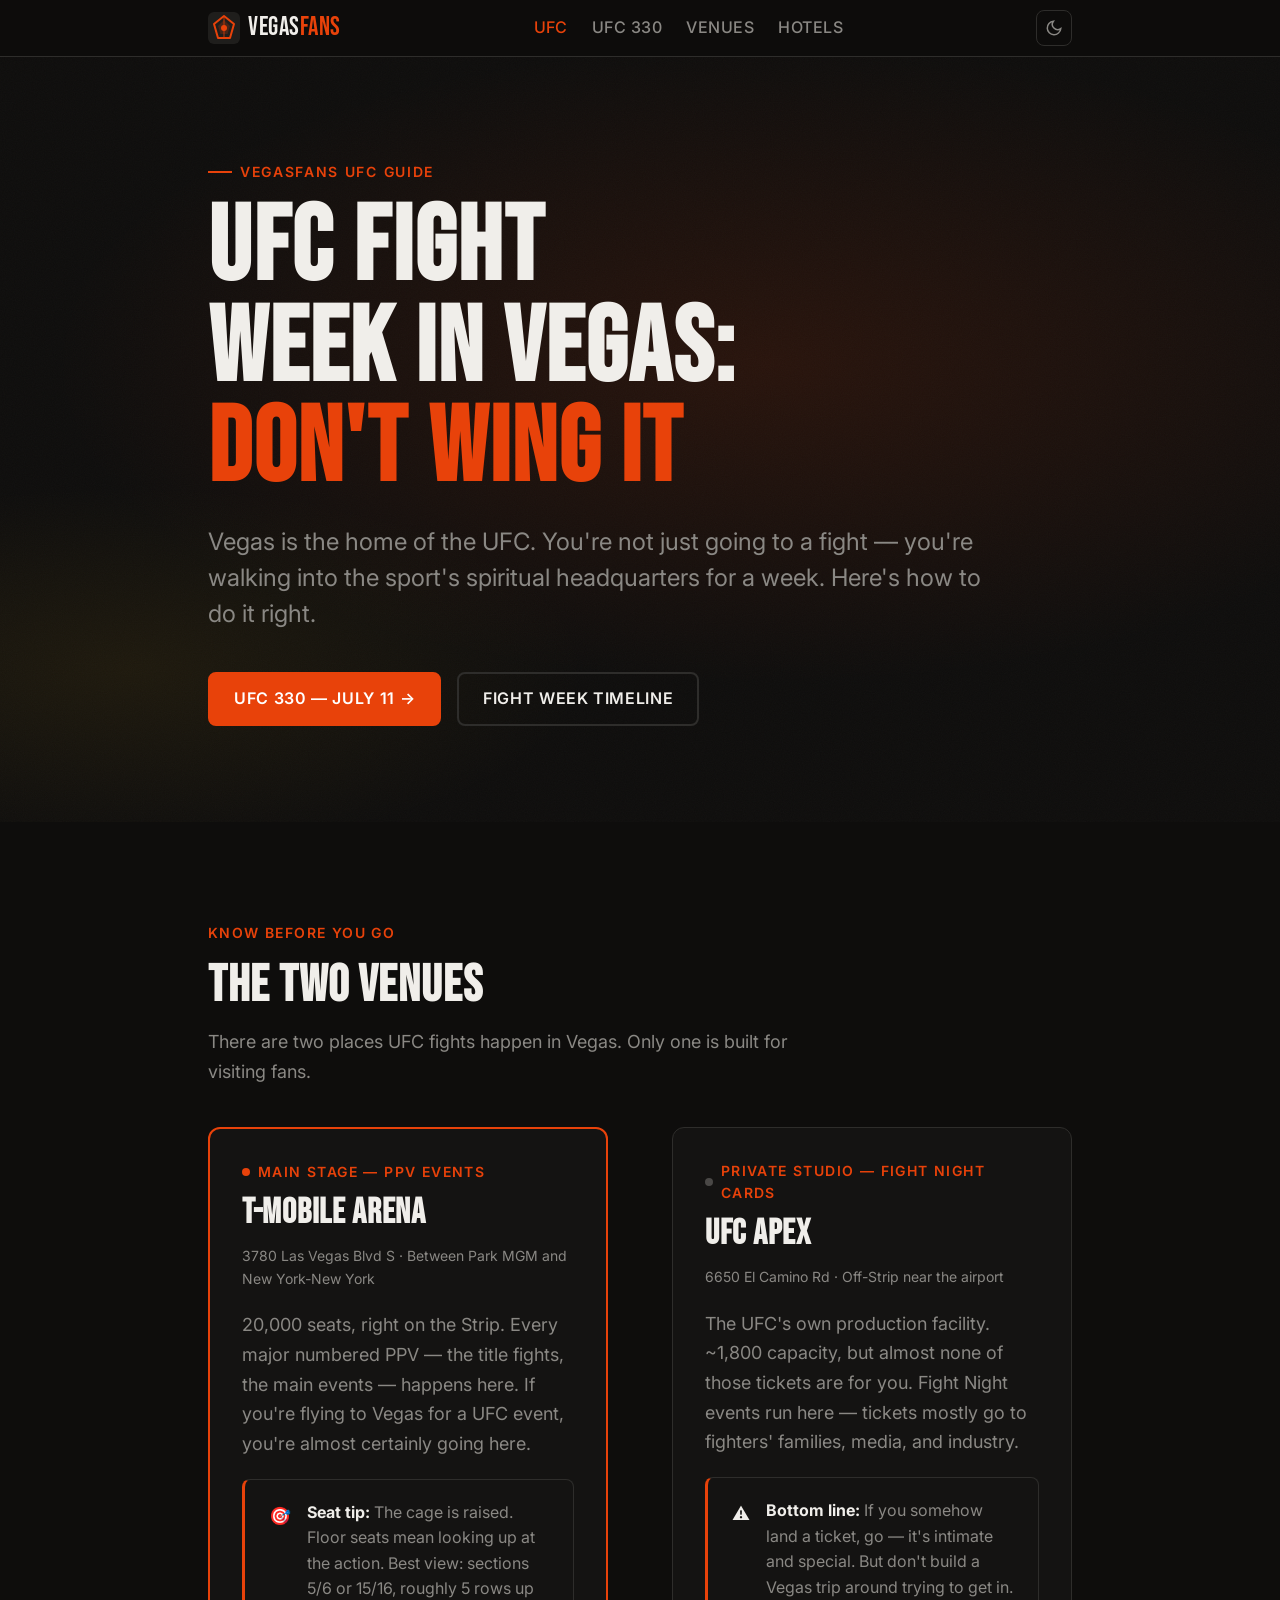
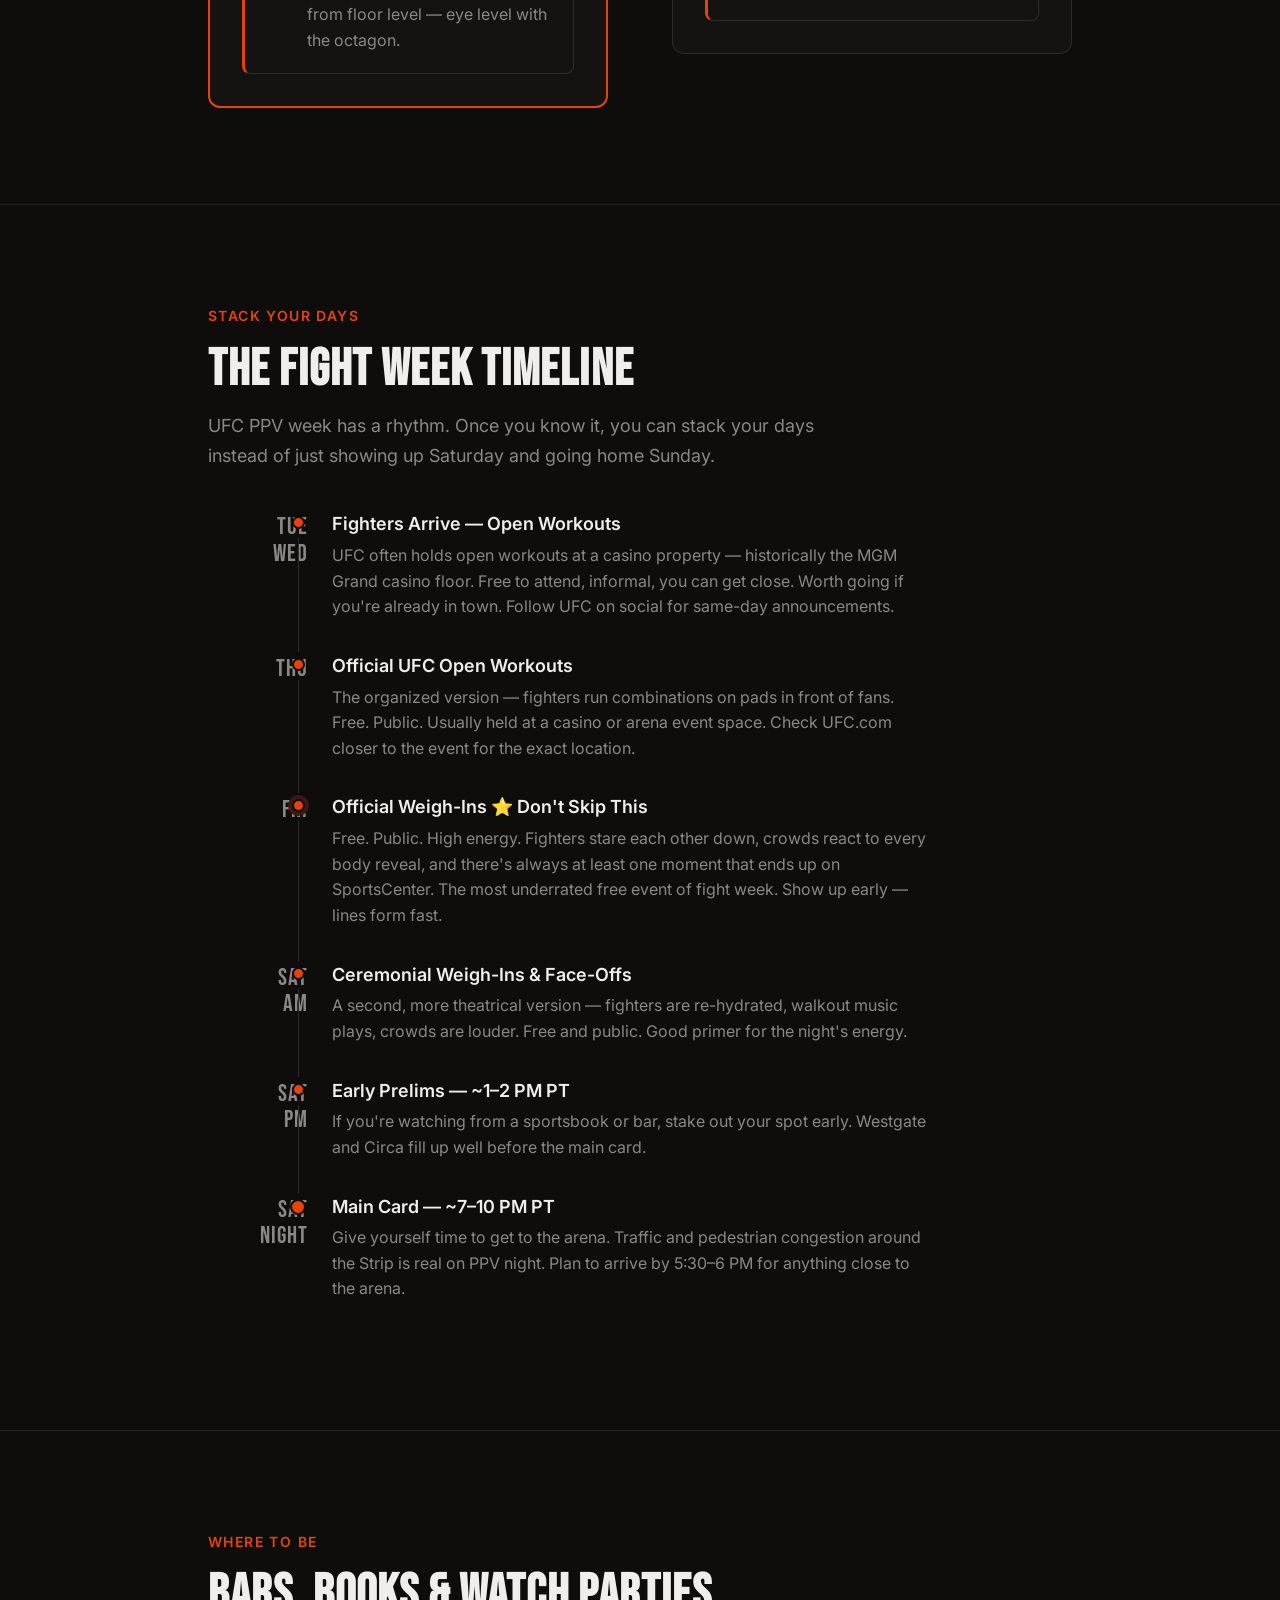
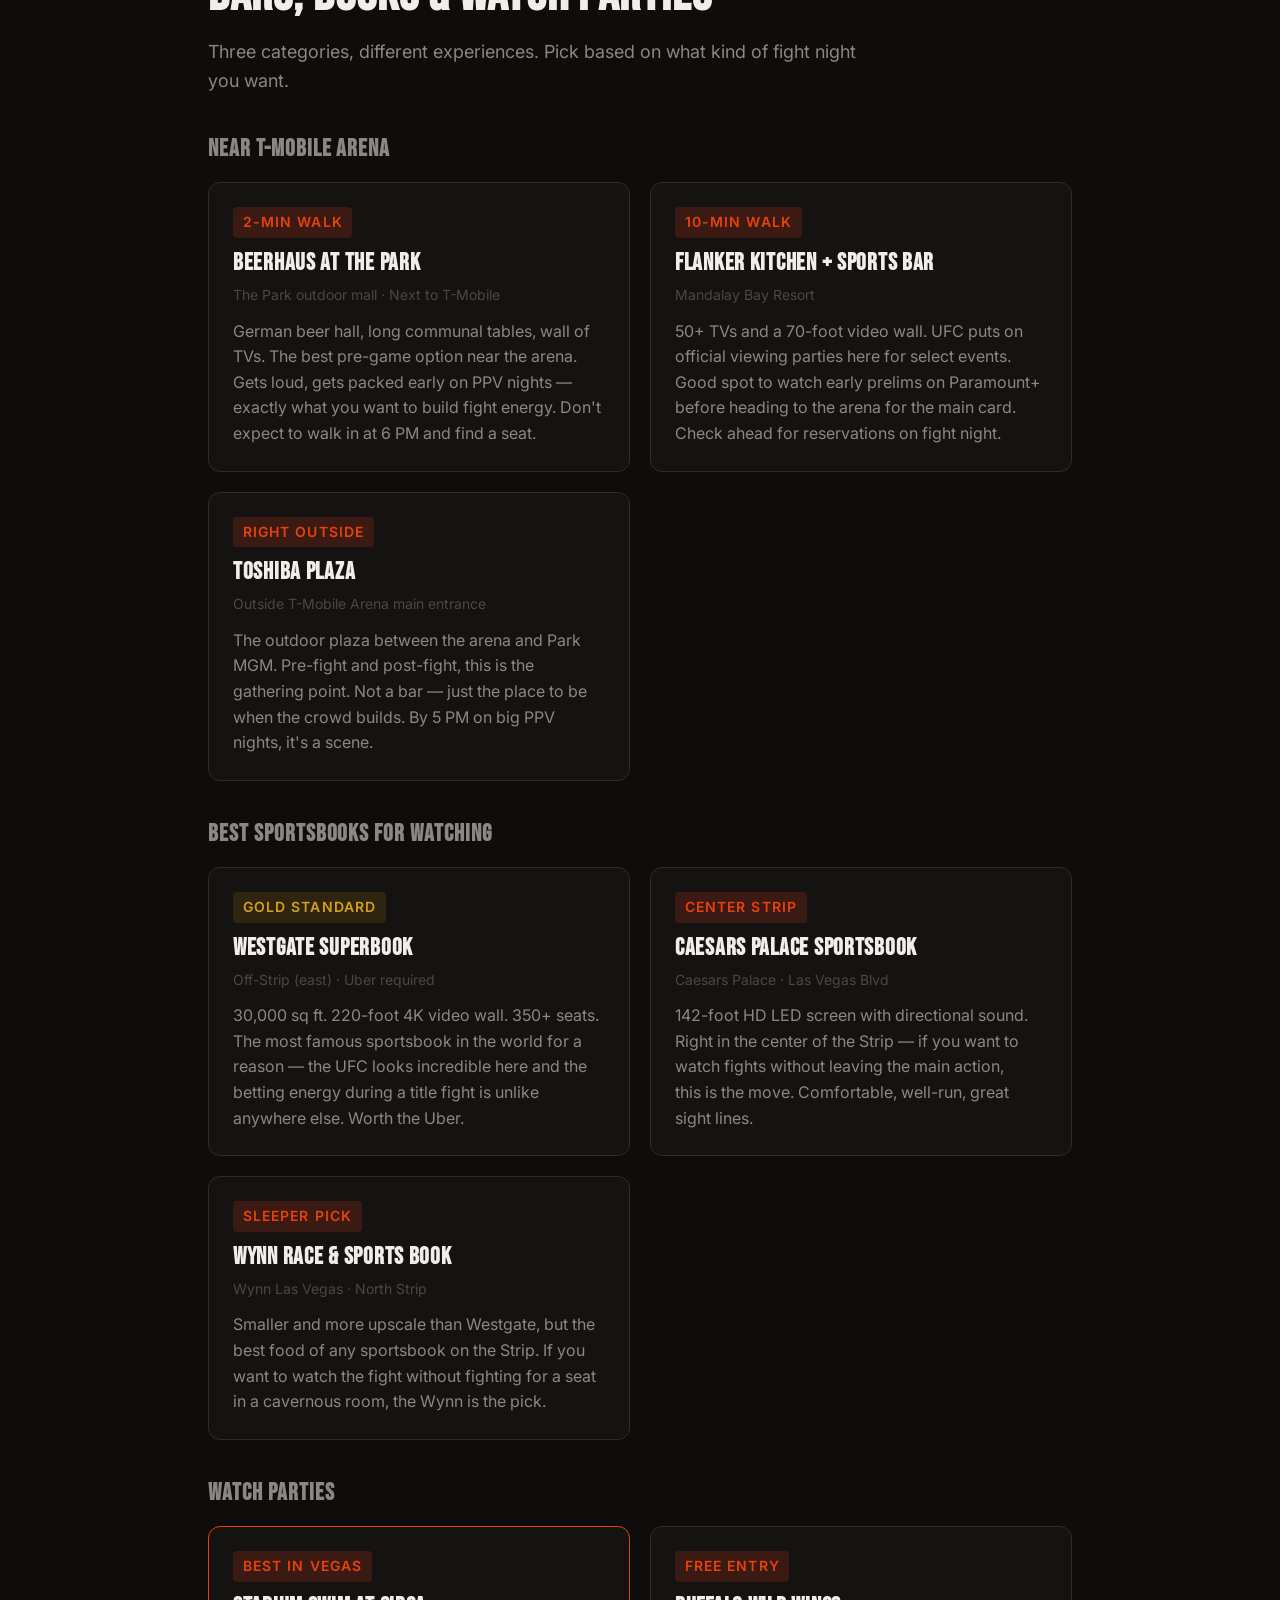
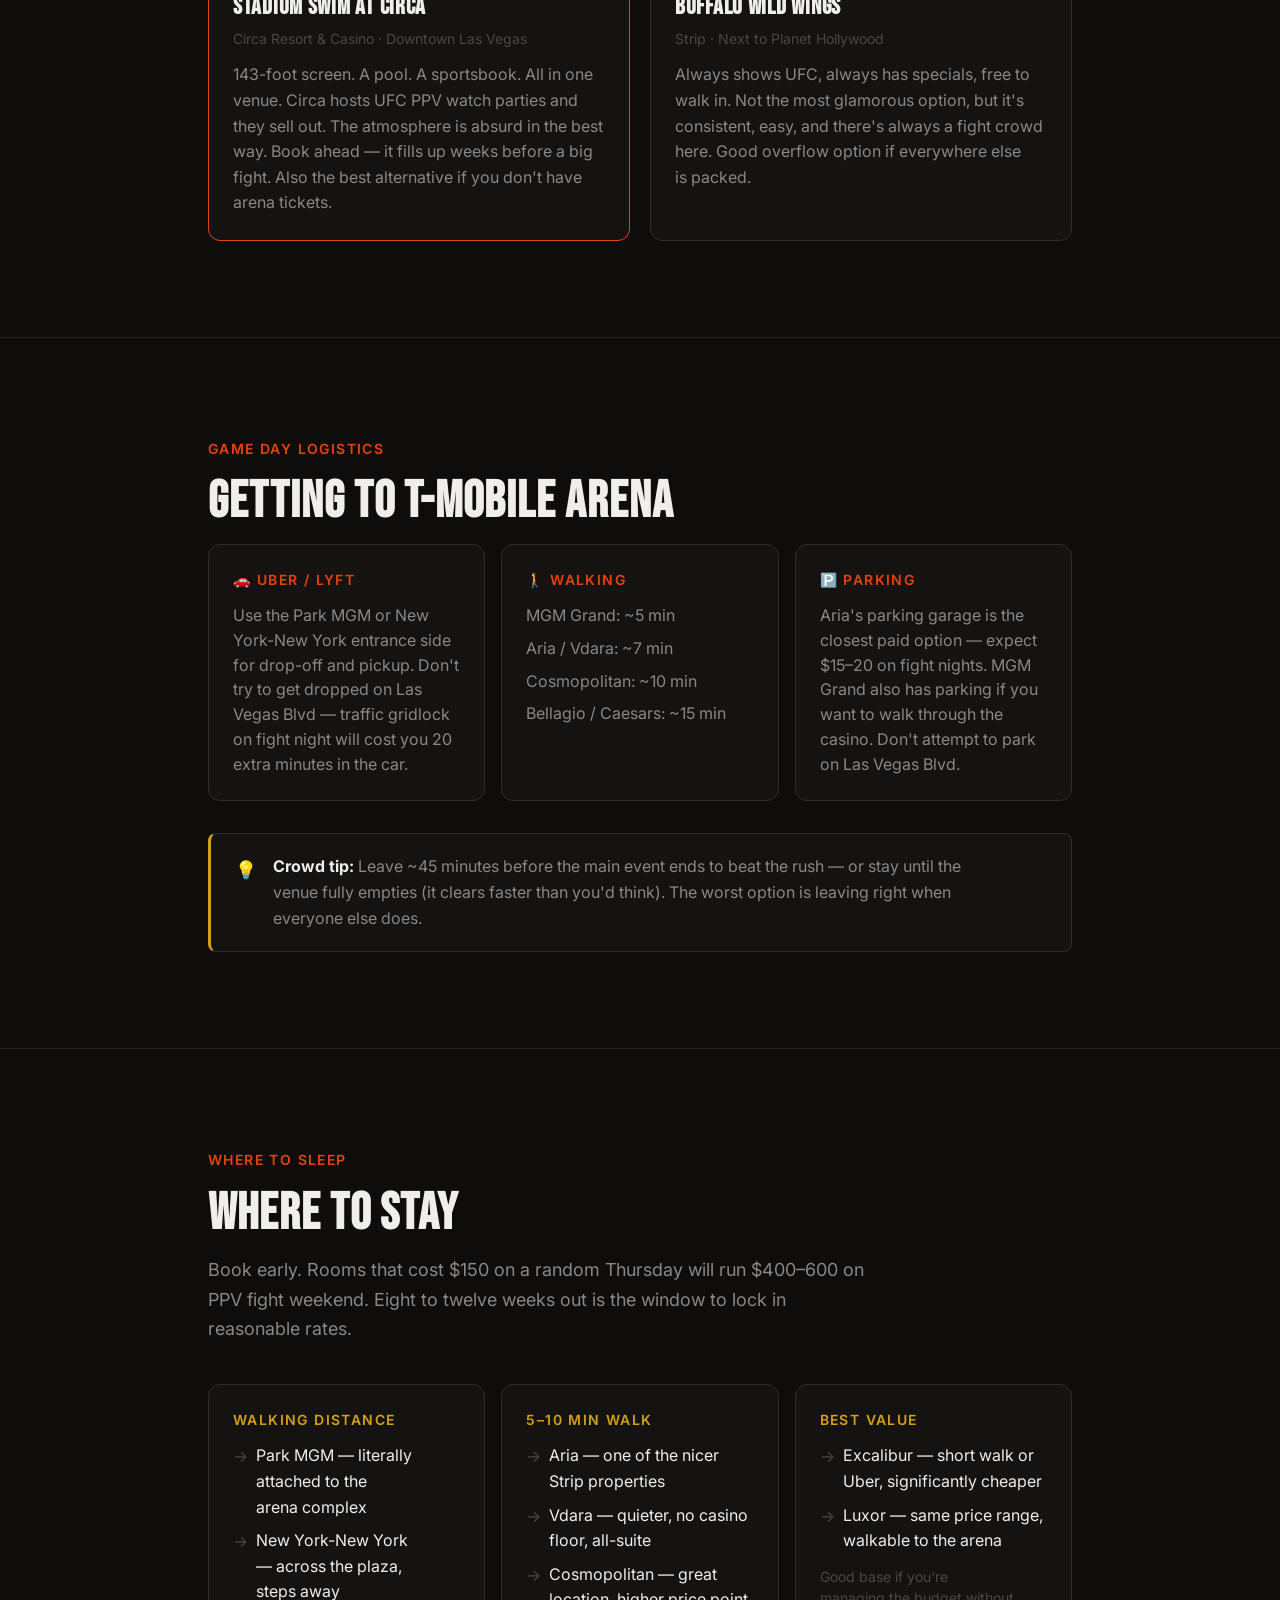
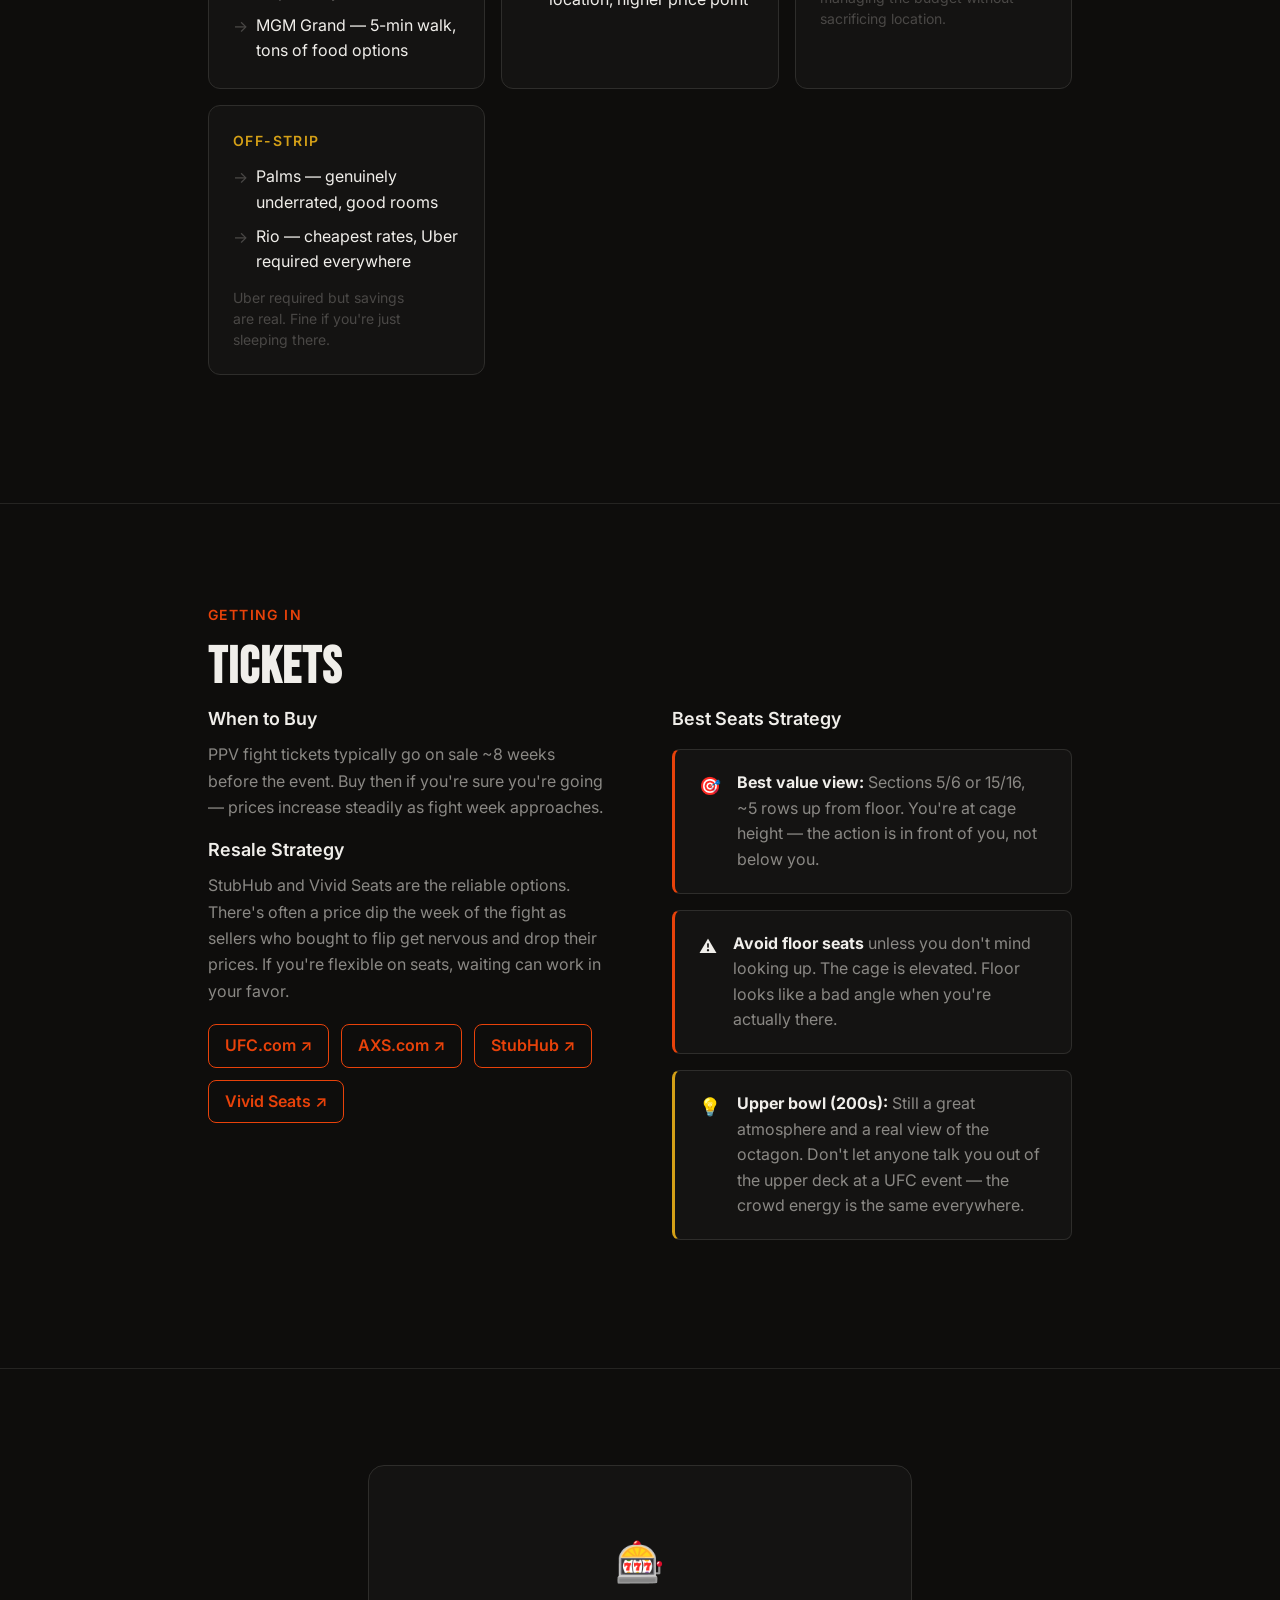
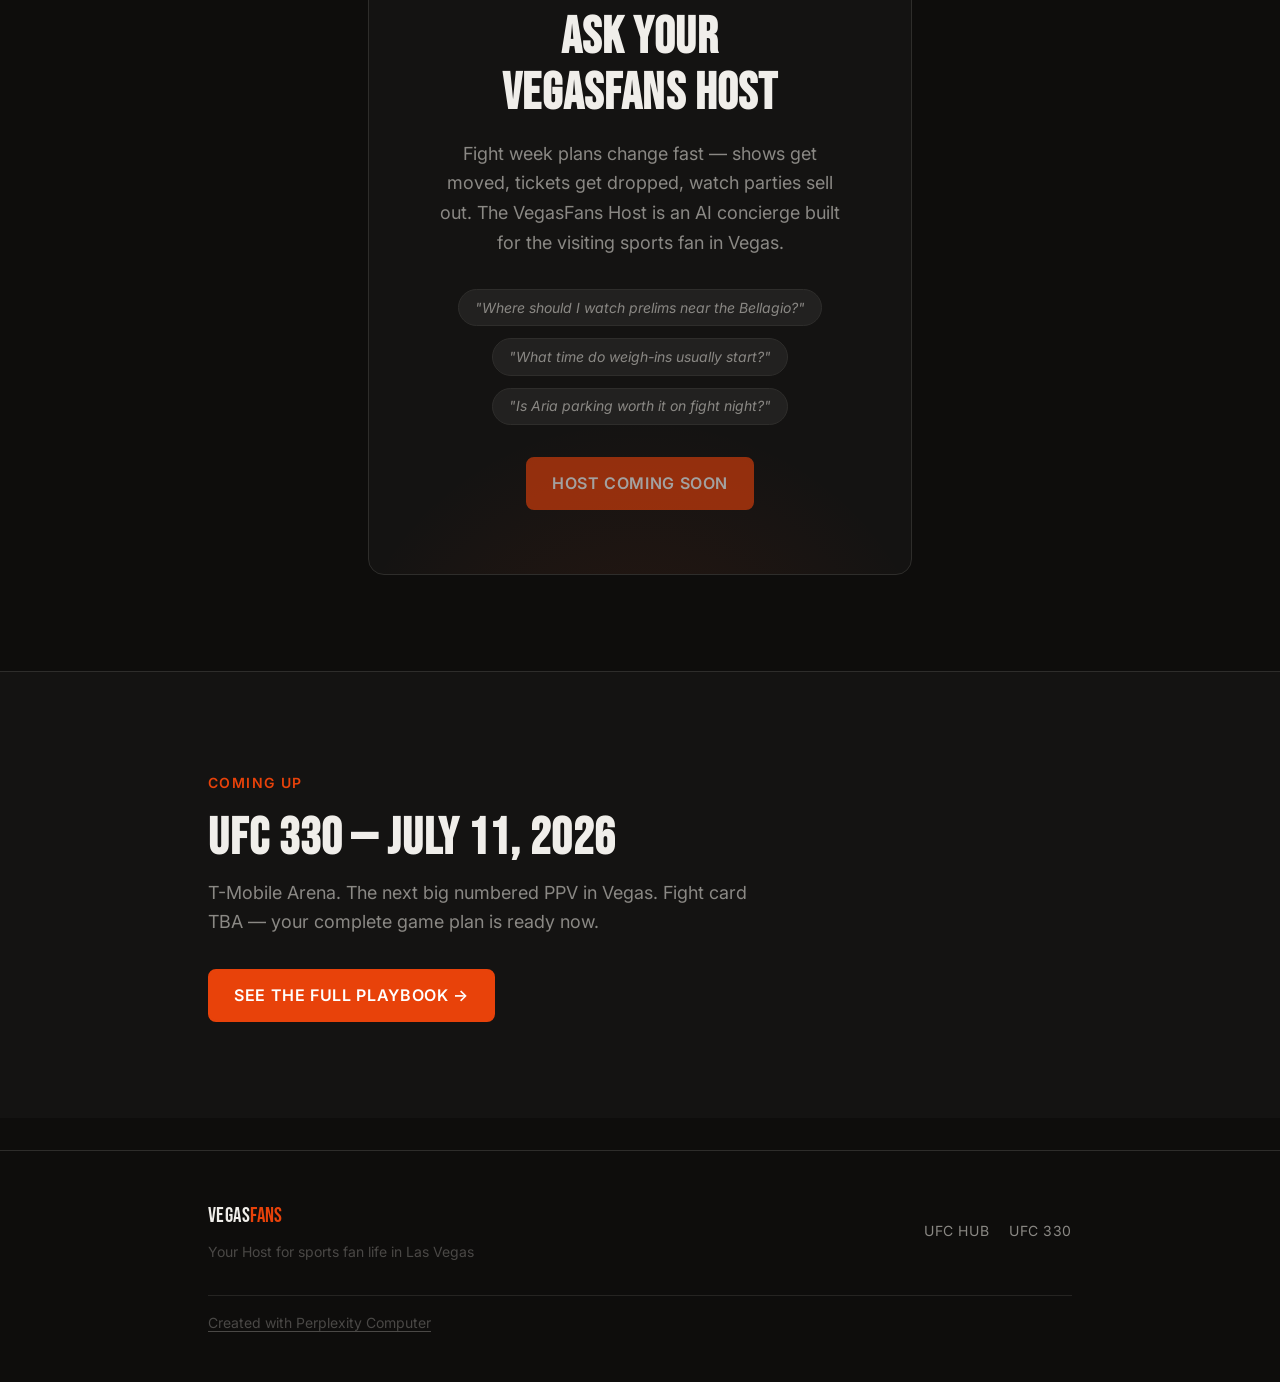
==== index.html @ d8999a72 "Initial VegasFans site — UFC, F1, homepage" ====
<!DOCTYPE html>
<html lang="en" data-theme="dark">
<head>
<!--
   ______                            __
  / ____/___  ____ ___  ____  __  __/ /____  _____
 / /   / __ \/ __ `__ \/ __ \/ / / / __/ _ \/ ___/
/ /___/ /_/ / / / / / / /_/ / /_/ / /_/  __/ /
\____/\____/_/ /_/ /_/ .___/\__,_/\__/\___/_/
                    /_/
        Created with Perplexity Computer
        https://www.perplexity.ai/computer
-->
<!-- Perplexity Computer Attribution — SEO Meta Tags -->
<meta name="generator" content="Perplexity Computer">
<meta name="author" content="Perplexity Computer">
<meta property="og:see_also" content="https://www.perplexity.ai/computer">
<link rel="author" href="https://www.perplexity.ai/computer">
<meta charset="UTF-8">
<meta name="viewport" content="width=device-width, initial-scale=1.0">
<title>VegasFans — UFC Fight Week in Vegas: Your Host's Playbook</title>
<meta name="description" content="Everything a visiting UFC fan needs to know about fight week in Las Vegas. Venues, bars, sportsbooks, weigh-ins, tickets, hotels — the insider game plan.">
<meta property="og:title" content="UFC Fight Week in Vegas: Don't Wing It — VegasFans">
<meta property="og:description" content="The visiting fan's insider guide to UFC fight week in Las Vegas. Where to go, where to stay, how to get there.">
<meta property="og:type" content="website">
<link rel="canonical" href="https://vegasfans.com/ufc">
<link rel="stylesheet" href="style.css">
<script type="application/ld+json">
{
  "@context": "https://schema.org",
  "@type": "Article",
  "headline": "UFC Fight Week in Las Vegas: The Visiting Fan's Playbook",
  "description": "Everything a visiting UFC fan needs to know about fight week in Las Vegas.",
  "publisher": { "@type": "Organization", "name": "VegasFans" },
  "creator": { "@type": "SoftwareApplication", "name": "Perplexity Computer", "url": "https://www.perplexity.ai/computer" }
}
</script>
</head>
<body>

<!-- HEADER -->
<header class="site-header">
  <div class="container site-header__inner">
    <a href="index.html" class="site-logo" aria-label="VegasFans home">
      <!-- SVG Logo -->
      <svg width="32" height="32" viewBox="0 0 32 32" fill="none" aria-hidden="true">
        <rect width="32" height="32" rx="6" fill="currentColor" opacity="0.08"/>
        <polygon points="16,4 26,12 22,26 10,26 6,12" fill="none" stroke="#e8420a" stroke-width="2" stroke-linejoin="round"/>
        <polygon points="16,8 22,14 19.5,22 12.5,22 10,14" fill="#e8420a" opacity="0.2"/>
        <line x1="16" y1="4" x2="16" y2="26" stroke="#e8420a" stroke-width="1.5" opacity="0.5"/>
        <circle cx="16" cy="16" r="3" fill="#e8420a"/>
      </svg>
      <span class="site-logo__wordmark">VEGAS<span>FANS</span></span>
    </a>
    <nav class="site-nav" id="main-nav" aria-label="Main navigation">
      <a href="index.html" class="active">UFC</a>
      <a href="ufc-330.html">UFC 330</a>
      <a href="#venues">Venues</a>
      <a href="#hotels">Hotels</a>
    </nav>
    <div class="header-actions">
      <button class="theme-toggle" data-theme-toggle aria-label="Switch to light mode">
        <svg width="18" height="18" viewBox="0 0 24 24" fill="none" stroke="currentColor" stroke-width="2"><path d="M21 12.79A9 9 0 1 1 11.21 3 7 7 0 0 0 21 12.79z"/></svg>
      </button>
      <button class="mobile-menu-btn" aria-label="Toggle menu" onclick="document.getElementById('main-nav').classList.toggle('open')">
        <svg width="22" height="22" viewBox="0 0 24 24" fill="none" stroke="currentColor" stroke-width="2"><path d="M3 12h18M3 6h18M3 18h18"/></svg>
      </button>
    </div>
  </div>
</header>

<!-- HERO -->
<section class="hero">
  <div class="hero__bg"></div>
  <div class="hero__noise"></div>
  <div class="container hero__content">
    <p class="hero__eyebrow">VegasFans UFC Guide</p>
    <h1 class="hero__title">UFC Fight Week in Vegas:<br><span class="accent">Don't Wing It</span></h1>
    <p class="hero__sub">Vegas is the home of the UFC. You're not just going to a fight — you're walking into the sport's spiritual headquarters for a week. Here's how to do it right.</p>
    <div class="hero__actions">
      <a href="ufc-330.html" class="btn btn--primary">UFC 330 — July 11 →</a>
      <a href="#timeline" class="btn btn--outline">Fight Week Timeline</a>
    </div>
  </div>
</section>

<!-- VENUES -->
<section id="venues">
  <div class="container">
    <p class="section-label">Know Before You Go</p>
    <h2 class="section-title">The Two Venues</h2>
    <p class="section-intro">There are two places UFC fights happen in Vegas. Only one is built for visiting fans.</p>

    <div class="split">
      <!-- T-Mobile -->
      <div class="card" style="border-color: var(--color-primary); border-width: 2px;">
        <div class="card__label" style="display:flex;align-items:center;gap:var(--space-2);">
          <span style="width:8px;height:8px;background:var(--color-primary);border-radius:50%;display:inline-block;"></span>
          Main Stage — PPV Events
        </div>
        <h3 class="card__title">T-Mobile Arena</h3>
        <p class="card__body" style="margin-bottom:var(--space-5);color:var(--color-text-muted);font-size:var(--text-xs);">3780 Las Vegas Blvd S · Between Park MGM and New York-New York</p>
        <p class="card__body">20,000 seats, right on the Strip. Every major numbered PPV — the title fights, the main events — happens here. If you're flying to Vegas for a UFC event, you're almost certainly going here.</p>
        <div class="tip" style="margin-top:var(--space-5);">
          <span class="tip__icon">🎯</span>
          <p class="tip__text"><strong>Seat tip:</strong> The cage is raised. Floor seats mean looking up at the action. Best view: sections 5/6 or 15/16, roughly 5 rows up from floor level — eye level with the octagon.</p>
        </div>
      </div>

      <!-- APEX -->
      <div class="card">
        <div class="card__label" style="display:flex;align-items:center;gap:var(--space-2);">
          <span style="width:8px;height:8px;background:var(--color-text-faint);border-radius:50%;display:inline-block;"></span>
          Private Studio — Fight Night Cards
        </div>
        <h3 class="card__title">UFC APEX</h3>
        <p class="card__body" style="margin-bottom:var(--space-5);color:var(--color-text-muted);font-size:var(--text-xs);">6650 El Camino Rd · Off-Strip near the airport</p>
        <p class="card__body">The UFC's own production facility. ~1,800 capacity, but almost none of those tickets are for you. Fight Night events run here — tickets mostly go to fighters' families, media, and industry.</p>
        <div class="tip" style="margin-top:var(--space-5);">
          <span class="tip__icon">⚠️</span>
          <p class="tip__text"><strong>Bottom line:</strong> If you somehow land a ticket, go — it's intimate and special. But don't build a Vegas trip around trying to get in.</p>
        </div>
      </div>
    </div>
  </div>
</section>

<div class="divider"></div>

<!-- FIGHT WEEK TIMELINE -->
<section id="timeline">
  <div class="container">
    <p class="section-label">Stack Your Days</p>
    <h2 class="section-title">The Fight Week Timeline</h2>
    <p class="section-intro">UFC PPV week has a rhythm. Once you know it, you can stack your days instead of just showing up Saturday and going home Sunday.</p>

    <div class="timeline">
      <div class="timeline-item">
        <div class="timeline-day">Tue<br>Wed</div>
        <div class="timeline-dot"></div>
        <div class="timeline-content">
          <p class="timeline-title">Fighters Arrive — Open Workouts</p>
          <p class="timeline-desc">UFC often holds open workouts at a casino property — historically the MGM Grand casino floor. Free to attend, informal, you can get close. Worth going if you're already in town. Follow UFC on social for same-day announcements.</p>
        </div>
      </div>
      <div class="timeline-item">
        <div class="timeline-day">Thu</div>
        <div class="timeline-dot"></div>
        <div class="timeline-content">
          <p class="timeline-title">Official UFC Open Workouts</p>
          <p class="timeline-desc">The organized version — fighters run combinations on pads in front of fans. Free. Public. Usually held at a casino or arena event space. Check UFC.com closer to the event for the exact location.</p>
        </div>
      </div>
      <div class="timeline-item">
        <div class="timeline-day">Fri</div>
        <div class="timeline-dot" style="background:var(--color-primary);box-shadow:0 0 0 4px var(--color-primary-highlight);"></div>
        <div class="timeline-content">
          <p class="timeline-title">Official Weigh-Ins ⭐ Don't Skip This</p>
          <p class="timeline-desc">Free. Public. High energy. Fighters stare each other down, crowds react to every body reveal, and there's always at least one moment that ends up on SportsCenter. The most underrated free event of fight week. Show up early — lines form fast.</p>
        </div>
      </div>
      <div class="timeline-item">
        <div class="timeline-day">Sat<br>AM</div>
        <div class="timeline-dot"></div>
        <div class="timeline-content">
          <p class="timeline-title">Ceremonial Weigh-Ins & Face-Offs</p>
          <p class="timeline-desc">A second, more theatrical version — fighters are re-hydrated, walkout music plays, crowds are louder. Free and public. Good primer for the night's energy.</p>
        </div>
      </div>
      <div class="timeline-item">
        <div class="timeline-day">Sat<br>PM</div>
        <div class="timeline-dot"></div>
        <div class="timeline-content">
          <p class="timeline-title">Early Prelims — ~1–2 PM PT</p>
          <p class="timeline-desc">If you're watching from a sportsbook or bar, stake out your spot early. Westgate and Circa fill up well before the main card.</p>
        </div>
      </div>
      <div class="timeline-item">
        <div class="timeline-day">Sat<br>Night</div>
        <div class="timeline-dot" style="background:var(--color-primary);width:16px;height:16px;left:82px;"></div>
        <div class="timeline-content">
          <p class="timeline-title">Main Card — ~7–10 PM PT</p>
          <p class="timeline-desc">Give yourself time to get to the arena. Traffic and pedestrian congestion around the Strip is real on PPV night. Plan to arrive by 5:30–6 PM for anything close to the arena.</p>
        </div>
      </div>
    </div>
  </div>
</section>

<div class="divider"></div>

<!-- WHERE TO WATCH -->
<section id="watch">
  <div class="container">
    <p class="section-label">Where to Be</p>
    <h2 class="section-title">Bars, Books & Watch Parties</h2>
    <p class="section-intro">Three categories, different experiences. Pick based on what kind of fight night you want.</p>

    <!-- Near arena -->
    <h3 style="font-family:var(--font-display);font-size:var(--text-lg);letter-spacing:0.04em;color:var(--color-text-muted);margin-bottom:var(--space-5);text-transform:uppercase;">Near T-Mobile Arena</h3>
    <div class="venue-grid" style="margin-bottom:var(--space-10);">
      <div class="venue-card">
        <div class="venue-card__body">
          <span class="venue-card__tag">2-Min Walk</span>
          <h4 class="venue-card__name">Beerhaus at The Park</h4>
          <p class="venue-card__meta">The Park outdoor mall · Next to T-Mobile</p>
          <p class="venue-card__desc">German beer hall, long communal tables, wall of TVs. The best pre-game option near the arena. Gets loud, gets packed early on PPV nights — exactly what you want to build fight energy. Don't expect to walk in at 6 PM and find a seat.</p>
        </div>
      </div>
      <div class="venue-card">
        <div class="venue-card__body">
          <span class="venue-card__tag">10-Min Walk</span>
          <h4 class="venue-card__name">Flanker Kitchen + Sports Bar</h4>
          <p class="venue-card__meta">Mandalay Bay Resort</p>
          <p class="venue-card__desc">50+ TVs and a 70-foot video wall. UFC puts on official viewing parties here for select events. Good spot to watch early prelims on Paramount+ before heading to the arena for the main card. Check ahead for reservations on fight night.</p>
        </div>
      </div>
      <div class="venue-card">
        <div class="venue-card__body">
          <span class="venue-card__tag">Right Outside</span>
          <h4 class="venue-card__name">Toshiba Plaza</h4>
          <p class="venue-card__meta">Outside T-Mobile Arena main entrance</p>
          <p class="venue-card__desc">The outdoor plaza between the arena and Park MGM. Pre-fight and post-fight, this is the gathering point. Not a bar — just the place to be when the crowd builds. By 5 PM on big PPV nights, it's a scene.</p>
        </div>
      </div>
    </div>

    <!-- Sportsbooks -->
    <h3 style="font-family:var(--font-display);font-size:var(--text-lg);letter-spacing:0.04em;color:var(--color-text-muted);margin-bottom:var(--space-5);text-transform:uppercase;">Best Sportsbooks for Watching</h3>
    <div class="venue-grid" style="margin-bottom:var(--space-10);">
      <div class="venue-card">
        <div class="venue-card__body">
          <span class="venue-card__tag venue-card__tag--gold">Gold Standard</span>
          <h4 class="venue-card__name">Westgate SuperBook</h4>
          <p class="venue-card__meta">Off-Strip (east) · Uber required</p>
          <p class="venue-card__desc">30,000 sq ft. 220-foot 4K video wall. 350+ seats. The most famous sportsbook in the world for a reason — the UFC looks incredible here and the betting energy during a title fight is unlike anywhere else. Worth the Uber.</p>
        </div>
      </div>
      <div class="venue-card">
        <div class="venue-card__body">
          <span class="venue-card__tag">Center Strip</span>
          <h4 class="venue-card__name">Caesars Palace Sportsbook</h4>
          <p class="venue-card__meta">Caesars Palace · Las Vegas Blvd</p>
          <p class="venue-card__desc">142-foot HD LED screen with directional sound. Right in the center of the Strip — if you want to watch fights without leaving the main action, this is the move. Comfortable, well-run, great sight lines.</p>
        </div>
      </div>
      <div class="venue-card">
        <div class="venue-card__body">
          <span class="venue-card__tag">Sleeper Pick</span>
          <h4 class="venue-card__name">Wynn Race & Sports Book</h4>
          <p class="venue-card__meta">Wynn Las Vegas · North Strip</p>
          <p class="venue-card__desc">Smaller and more upscale than Westgate, but the best food of any sportsbook on the Strip. If you want to watch the fight without fighting for a seat in a cavernous room, the Wynn is the pick.</p>
        </div>
      </div>
    </div>

    <!-- Watch parties -->
    <h3 style="font-family:var(--font-display);font-size:var(--text-lg);letter-spacing:0.04em;color:var(--color-text-muted);margin-bottom:var(--space-5);text-transform:uppercase;">Watch Parties</h3>
    <div class="venue-grid">
      <div class="venue-card" style="border-color:var(--color-primary);">
        <div class="venue-card__body">
          <span class="venue-card__tag">Best in Vegas</span>
          <h4 class="venue-card__name">Stadium Swim at Circa</h4>
          <p class="venue-card__meta">Circa Resort & Casino · Downtown Las Vegas</p>
          <p class="venue-card__desc">143-foot screen. A pool. A sportsbook. All in one venue. Circa hosts UFC PPV watch parties and they sell out. The atmosphere is absurd in the best way. Book ahead — it fills up weeks before a big fight. Also the best alternative if you don't have arena tickets.</p>
        </div>
      </div>
      <div class="venue-card">
        <div class="venue-card__body">
          <span class="venue-card__tag">Free Entry</span>
          <h4 class="venue-card__name">Buffalo Wild Wings</h4>
          <p class="venue-card__meta">Strip · Next to Planet Hollywood</p>
          <p class="venue-card__desc">Always shows UFC, always has specials, free to walk in. Not the most glamorous option, but it's consistent, easy, and there's always a fight crowd here. Good overflow option if everywhere else is packed.</p>
        </div>
      </div>
    </div>
  </div>
</section>

<div class="divider"></div>

<!-- GETTING THERE -->
<section id="getting-there">
  <div class="container">
    <p class="section-label">Game Day Logistics</p>
    <h2 class="section-title">Getting to T-Mobile Arena</h2>

    <div class="directions-grid" style="margin-bottom:var(--space-8);">
      <div class="direction-item">
        <div class="direction-item__mode">🚗 Uber / Lyft</div>
        <p class="direction-item__body">Use the Park MGM or New York-New York entrance side for drop-off and pickup. Don't try to get dropped on Las Vegas Blvd — traffic gridlock on fight night will cost you 20 extra minutes in the car.</p>
      </div>
      <div class="direction-item">
        <div class="direction-item__mode">🚶 Walking</div>
        <div class="direction-item__body">
          <p style="margin-bottom:var(--space-2);">MGM Grand: ~5 min</p>
          <p style="margin-bottom:var(--space-2);">Aria / Vdara: ~7 min</p>
          <p style="margin-bottom:var(--space-2);">Cosmopolitan: ~10 min</p>
          <p>Bellagio / Caesars: ~15 min</p>
        </div>
      </div>
      <div class="direction-item">
        <div class="direction-item__mode">🅿️ Parking</div>
        <p class="direction-item__body">Aria's parking garage is the closest paid option — expect $15–20 on fight nights. MGM Grand also has parking if you want to walk through the casino. Don't attempt to park on Las Vegas Blvd.</p>
      </div>
    </div>

    <div class="tip tip--gold">
      <span class="tip__icon">💡</span>
      <p class="tip__text"><strong>Crowd tip:</strong> Leave ~45 minutes before the main event ends to beat the rush — or stay until the venue fully empties (it clears faster than you'd think). The worst option is leaving right when everyone else does.</p>
    </div>
  </div>
</section>

<div class="divider"></div>

<!-- HOTELS -->
<section id="hotels">
  <div class="container">
    <p class="section-label">Where to Sleep</p>
    <h2 class="section-title">Where to Stay</h2>
    <p class="section-intro">Book early. Rooms that cost $150 on a random Thursday will run $400–600 on PPV fight weekend. Eight to twelve weeks out is the window to lock in reasonable rates.</p>

    <div class="stay-grid" style="margin-bottom:var(--space-8);">
      <div class="stay-card">
        <div class="stay-card__tier">Walking Distance</div>
        <ul class="stay-card__hotels" role="list">
          <li>Park MGM — literally attached to the arena complex</li>
          <li>New York-New York — across the plaza, steps away</li>
          <li>MGM Grand — 5-min walk, tons of food options</li>
        </ul>
      </div>
      <div class="stay-card">
        <div class="stay-card__tier">5–10 Min Walk</div>
        <ul class="stay-card__hotels" role="list">
          <li>Aria — one of the nicer Strip properties</li>
          <li>Vdara — quieter, no casino floor, all-suite</li>
          <li>Cosmopolitan — great location, higher price point</li>
        </ul>
      </div>
      <div class="stay-card">
        <div class="stay-card__tier">Best Value</div>
        <ul class="stay-card__hotels" role="list">
          <li>Excalibur — short walk or Uber, significantly cheaper</li>
          <li>Luxor — same price range, walkable to the arena</li>
        </ul>
        <p class="stay-card__note">Good base if you're managing the budget without sacrificing location.</p>
      </div>
      <div class="stay-card">
        <div class="stay-card__tier">Off-Strip</div>
        <ul class="stay-card__hotels" role="list">
          <li>Palms — genuinely underrated, good rooms</li>
          <li>Rio — cheapest rates, Uber required everywhere</li>
        </ul>
        <p class="stay-card__note">Uber required but savings are real. Fine if you're just sleeping there.</p>
      </div>
    </div>
  </div>
</section>

<div class="divider"></div>

<!-- TICKETS -->
<section id="tickets">
  <div class="container">
    <p class="section-label">Getting In</p>
    <h2 class="section-title">Tickets</h2>

    <div class="split" style="margin-bottom:var(--space-8);">
      <div>
        <h3 style="font-weight:600;font-size:var(--text-base);color:var(--color-text);margin-bottom:var(--space-3);">When to Buy</h3>
        <p style="color:var(--color-text-muted);font-size:var(--text-sm);line-height:1.65;margin-bottom:var(--space-5);">PPV fight tickets typically go on sale ~8 weeks before the event. Buy then if you're sure you're going — prices increase steadily as fight week approaches.</p>

        <h3 style="font-weight:600;font-size:var(--text-base);color:var(--color-text);margin-bottom:var(--space-3);">Resale Strategy</h3>
        <p style="color:var(--color-text-muted);font-size:var(--text-sm);line-height:1.65;margin-bottom:var(--space-5);">StubHub and Vivid Seats are the reliable options. There's often a price dip the week of the fight as sellers who bought to flip get nervous and drop their prices. If you're flexible on seats, waiting can work in your favor.</p>

        <div class="ticket-links">
          <a href="https://www.ufc.com/events" target="_blank" rel="noopener noreferrer" class="ticket-link">UFC.com ↗</a>
          <a href="https://www.axs.com" target="_blank" rel="noopener noreferrer" class="ticket-link">AXS.com ↗</a>
          <a href="https://www.stubhub.com" target="_blank" rel="noopener noreferrer" class="ticket-link">StubHub ↗</a>
          <a href="https://www.vividseats.com" target="_blank" rel="noopener noreferrer" class="ticket-link">Vivid Seats ↗</a>
        </div>
      </div>

      <div>
        <h3 style="font-weight:600;font-size:var(--text-base);color:var(--color-text);margin-bottom:var(--space-5);">Best Seats Strategy</h3>
        <div style="display:flex;flex-direction:column;gap:var(--space-4);">
          <div class="tip">
            <span class="tip__icon">🎯</span>
            <p class="tip__text"><strong>Best value view:</strong> Sections 5/6 or 15/16, ~5 rows up from floor. You're at cage height — the action is in front of you, not below you.</p>
          </div>
          <div class="tip">
            <span class="tip__icon">⚠️</span>
            <p class="tip__text"><strong>Avoid floor seats</strong> unless you don't mind looking up. The cage is elevated. Floor looks like a bad angle when you're actually there.</p>
          </div>
          <div class="tip tip--gold">
            <span class="tip__icon">💡</span>
            <p class="tip__text"><strong>Upper bowl (200s):</strong> Still a great atmosphere and a real view of the octagon. Don't let anyone talk you out of the upper deck at a UFC event — the crowd energy is the same everywhere.</p>
          </div>
        </div>
      </div>
    </div>
  </div>
</section>

<div class="divider"></div>

<!-- HOST CTA -->
<section>
  <div class="container container--narrow">
    <div class="host-cta">
      <div class="host-cta__icon">🎰</div>
      <h2 class="host-cta__title">Ask Your VegasFans Host</h2>
      <p class="host-cta__desc">Fight week plans change fast — shows get moved, tickets get dropped, watch parties sell out. The VegasFans Host is an AI concierge built for the visiting sports fan in Vegas.</p>
      <div class="host-cta__examples">
        <span class="host-cta__example">"Where should I watch prelims near the Bellagio?"</span>
        <span class="host-cta__example">"What time do weigh-ins usually start?"</span>
        <span class="host-cta__example">"Is Aria parking worth it on fight night?"</span>
      </div>
      <div class="host-cta__btn">
        <a href="#" class="btn btn--primary" onclick="return false;" style="pointer-events:none;opacity:0.6;">Host Coming Soon</a>
      </div>
    </div>
  </div>
</section>

<!-- UFC 330 PROMO -->
<section style="background:var(--color-surface);border-top:1px solid var(--color-border);">
  <div class="container">
    <div style="display:flex;flex-wrap:wrap;gap:var(--space-8);align-items:center;justify-content:space-between;">
      <div>
        <p class="section-label">Coming Up</p>
        <h2 style="font-family:var(--font-display);font-size:var(--text-2xl);letter-spacing:0.02em;color:var(--color-text);margin-bottom:var(--space-3);">UFC 330 — July 11, 2026</h2>
        <p style="color:var(--color-text-muted);font-size:var(--text-base);max-width:50ch;">T-Mobile Arena. The next big numbered PPV in Vegas. Fight card TBA — your complete game plan is ready now.</p>
      </div>
      <a href="ufc-330.html" class="btn btn--primary" style="flex-shrink:0;">See the Full Playbook →</a>
    </div>
  </div>
</section>

<!-- FOOTER -->
<footer class="site-footer">
  <div class="container site-footer__inner">
    <div class="site-footer__left">
      <div class="site-footer__wordmark">VEGAS<span>FANS</span></div>
      <p class="site-footer__tagline">Your Host for sports fan life in Las Vegas</p>
    </div>
    <nav class="site-footer__links" aria-label="Footer navigation">
      <a href="index.html">UFC Hub</a>
      <a href="ufc-330.html">UFC 330</a>
    </nav>
    <div class="site-footer__credit">
      <a href="https://www.perplexity.ai/computer" target="_blank" rel="noopener noreferrer">Created with Perplexity Computer</a>
    </div>
  </div>
</footer>

<script>
(function(){
  const t = document.querySelector('[data-theme-toggle]');
  const r = document.documentElement;
  let d = r.getAttribute('data-theme') || (matchMedia('(prefers-color-scheme:dark)').matches ? 'dark' : 'light');
  r.setAttribute('data-theme', d);
  if (t) {
    t.innerHTML = d === 'dark'
      ? '<svg width="18" height="18" viewBox="0 0 24 24" fill="none" stroke="currentColor" stroke-width="2"><path d="M21 12.79A9 9 0 1 1 11.21 3 7 7 0 0 0 21 12.79z"/></svg>'
      : '<svg width="18" height="18" viewBox="0 0 24 24" fill="none" stroke="currentColor" stroke-width="2"><circle cx="12" cy="12" r="5"/><path d="M12 1v2M12 21v2M4.22 4.22l1.42 1.42M18.36 18.36l1.42 1.42M1 12h2M21 12h2M4.22 19.78l1.42-1.42M18.36 5.64l1.42-1.42"/></svg>';
    t.addEventListener('click', () => {
      d = d === 'dark' ? 'light' : 'dark';
      r.setAttribute('data-theme', d);
      t.setAttribute('aria-label', 'Switch to ' + (d === 'dark' ? 'light' : 'dark') + ' mode');
      t.innerHTML = d === 'dark'
        ? '<svg width="18" height="18" viewBox="0 0 24 24" fill="none" stroke="currentColor" stroke-width="2"><path d="M21 12.79A9 9 0 1 1 11.21 3 7 7 0 0 0 21 12.79z"/></svg>'
        : '<svg width="18" height="18" viewBox="0 0 24 24" fill="none" stroke="currentColor" stroke-width="2"><circle cx="12" cy="12" r="5"/><path d="M12 1v2M12 21v2M4.22 4.22l1.42 1.42M18.36 18.36l1.42 1.42M1 12h2M21 12h2M4.22 19.78l1.42-1.42M18.36 5.64l1.42-1.42"/></svg>';
    });
  }
})();
</script>
</body>
</html>
---- style.css ----
/* VegasFans — Global Styles */

@import url('https://fonts.googleapis.com/css2?family=Bebas+Neue&family=Inter:wght@400;500;600&display=swap');

/* ============================================================
   DESIGN TOKENS
   ============================================================ */
:root {
  /* Type scale */
  --text-xs:   clamp(0.75rem,  0.7rem  + 0.25vw, 0.875rem);
  --text-sm:   clamp(0.875rem, 0.8rem  + 0.35vw, 1rem);
  --text-base: clamp(1rem,     0.95rem + 0.25vw, 1.125rem);
  --text-lg:   clamp(1.125rem, 1rem    + 0.75vw, 1.5rem);
  --text-xl:   clamp(1.5rem,   1.2rem  + 1.25vw, 2.25rem);
  --text-2xl:  clamp(2rem,     1.2rem  + 2.5vw,  3.5rem);
  --text-3xl:  clamp(2.5rem,   1rem    + 4vw,    5rem);
  --text-hero: clamp(3.5rem,   1rem    + 7vw,    7rem);

  /* Spacing */
  --space-1:  0.25rem;
  --space-2:  0.5rem;
  --space-3:  0.75rem;
  --space-4:  1rem;
  --space-5:  1.25rem;
  --space-6:  1.5rem;
  --space-8:  2rem;
  --space-10: 2.5rem;
  --space-12: 3rem;
  --space-16: 4rem;
  --space-20: 5rem;
  --space-24: 6rem;
  --space-32: 8rem;

  /* Fonts */
  --font-display: 'Bebas Neue', 'Arial Black', sans-serif;
  --font-body:    'Inter', 'Helvetica Neue', sans-serif;

  /* Radius */
  --radius-sm: 0.25rem;
  --radius-md: 0.5rem;
  --radius-lg: 0.75rem;
  --radius-xl: 1rem;
  --radius-full: 9999px;

  /* Transitions */
  --transition-interactive: 180ms cubic-bezier(0.16, 1, 0.3, 1);

  /* Content widths */
  --content-narrow:  640px;
  --content-default: 960px;
  --content-wide:    1200px;
}

/* ============================================================
   COLOR PALETTE — VegasFans Fight Night
   Dark-first: deep charcoal + red-orange accent + neon gold
   ============================================================ */
:root, [data-theme="dark"] {
  --color-bg:              #0e0d0c;
  --color-surface:         #141312;
  --color-surface-2:       #1a1918;
  --color-surface-offset:  #222120;
  --color-border:          #2e2d2b;
  --color-divider:         #252422;
  --color-text:            #f0eeea;
  --color-text-muted:      #8a8884;
  --color-text-faint:      #4a4846;
  --color-text-inverse:    #0e0d0c;

  /* Primary: fight red-orange — Vegas neon energy */
  --color-primary:         #e8420a;
  --color-primary-hover:   #ff5520;
  --color-primary-active:  #c03208;
  --color-primary-highlight: #3a1a12;

  /* Gold accent — Vegas, championship */
  --color-gold:            #d4a017;
  --color-gold-hover:      #edb52a;
  --color-gold-highlight:  #2e2410;

  /* Shadows */
  --shadow-sm: 0 1px 2px rgba(0,0,0,0.4);
  --shadow-md: 0 4px 16px rgba(0,0,0,0.5);
  --shadow-lg: 0 12px 40px rgba(0,0,0,0.6);
}

[data-theme="light"] {
  --color-bg:              #f5f4f0;
  --color-surface:         #faf9f7;
  --color-surface-2:       #ffffff;
  --color-surface-offset:  #edece8;
  --color-border:          #d0cec9;
  --color-divider:         #dddbd7;
  --color-text:            #1a1917;
  --color-text-muted:      #6b6a67;
  --color-text-faint:      #b0afac;
  --color-text-inverse:    #f5f4f0;

  --color-primary:         #c43208;
  --color-primary-hover:   #e8420a;
  --color-primary-active:  #9e2806;
  --color-primary-highlight: #fde8e0;

  --color-gold:            #a07a10;
  --color-gold-hover:      #c09420;
  --color-gold-highlight:  #faf0d0;

  --shadow-sm: 0 1px 2px rgba(0,0,0,0.06);
  --shadow-md: 0 4px 12px rgba(0,0,0,0.08);
  --shadow-lg: 0 12px 32px rgba(0,0,0,0.12);
}

/* System preference */
@media (prefers-color-scheme: light) {
  :root:not([data-theme]) {
    --color-bg:              #f5f4f0;
    --color-surface:         #faf9f7;
    --color-surface-2:       #ffffff;
    --color-surface-offset:  #edece8;
    --color-border:          #d0cec9;
    --color-divider:         #dddbd7;
    --color-text:            #1a1917;
    --color-text-muted:      #6b6a67;
    --color-text-faint:      #b0afac;
    --color-text-inverse:    #f5f4f0;
    --color-primary:         #c43208;
    --color-primary-hover:   #e8420a;
    --color-primary-active:  #9e2806;
    --color-primary-highlight: #fde8e0;
    --color-gold:            #a07a10;
    --color-gold-hover:      #c09420;
    --color-gold-highlight:  #faf0d0;
    --shadow-sm: 0 1px 2px rgba(0,0,0,0.06);
    --shadow-md: 0 4px 12px rgba(0,0,0,0.08);
    --shadow-lg: 0 12px 32px rgba(0,0,0,0.12);
  }
}

/* ============================================================
   BASE RESET
   ============================================================ */
*, *::before, *::after { box-sizing: border-box; margin: 0; padding: 0; }

html {
  -webkit-text-size-adjust: none;
  text-size-adjust: none;
  -webkit-font-smoothing: antialiased;
  -moz-osx-font-smoothing: grayscale;
  text-rendering: optimizeLegibility;
  scroll-behavior: smooth;
  scroll-padding-top: var(--space-16);
}

body {
  min-height: 100dvh;
  line-height: 1.6;
  font-family: var(--font-body);
  font-size: var(--text-base);
  color: var(--color-text);
  background-color: var(--color-bg);
}

img, picture, video, canvas, svg { display: block; max-width: 100%; height: auto; }
ul[role="list"], ol[role="list"] { list-style: none; }
input, button, textarea, select { font: inherit; color: inherit; }
h1, h2, h3, h4, h5, h6 { text-wrap: balance; line-height: 1.1; }
p, li, figcaption { text-wrap: pretty; max-width: 70ch; }
button { cursor: pointer; background: none; border: none; }
table { border-collapse: collapse; width: 100%; }
a { color: inherit; text-decoration: none; }

::selection {
  background: var(--color-primary);
  color: #fff;
}

:focus-visible {
  outline: 2px solid var(--color-primary);
  outline-offset: 3px;
  border-radius: var(--radius-sm);
}

@media (prefers-reduced-motion: reduce) {
  *, *::before, *::after {
    animation-duration: 0.01ms !important;
    animation-iteration-count: 1 !important;
    transition-duration: 0.01ms !important;
    scroll-behavior: auto !important;
  }
}

a, button, [role="button"] {
  transition: color var(--transition-interactive),
              background var(--transition-interactive),
              border-color var(--transition-interactive),
              opacity var(--transition-interactive);
}

.sr-only {
  position: absolute; width: 1px; height: 1px; padding: 0; margin: -1px;
  overflow: hidden; clip: rect(0,0,0,0); white-space: nowrap; border-width: 0;
}

/* ============================================================
   LAYOUT UTILITIES
   ============================================================ */
.container {
  width: 100%;
  max-width: var(--content-default);
  margin-inline: auto;
  padding-inline: clamp(var(--space-4), 5vw, var(--space-12));
}
.container--wide {
  max-width: var(--content-wide);
}
.container--narrow {
  max-width: var(--content-narrow);
}

section {
  padding-block: clamp(var(--space-12), 8vw, var(--space-24));
}

/* ============================================================
   HEADER / NAV
   ============================================================ */
.site-header {
  position: sticky;
  top: 0;
  z-index: 100;
  background: color-mix(in srgb, var(--color-bg) 88%, transparent);
  backdrop-filter: blur(16px);
  -webkit-backdrop-filter: blur(16px);
  border-bottom: 1px solid var(--color-border);
}

.site-header__inner {
  display: flex;
  align-items: center;
  justify-content: space-between;
  gap: var(--space-6);
  height: 56px;
}

.site-logo {
  display: flex;
  align-items: center;
  gap: var(--space-2);
  text-decoration: none;
  flex-shrink: 0;
}

.site-logo__wordmark {
  font-family: var(--font-display);
  font-size: 1.6rem;
  letter-spacing: 0.02em;
  color: var(--color-text);
  line-height: 1;
}

.site-logo__wordmark span {
  color: var(--color-primary);
}

.site-nav {
  display: flex;
  align-items: center;
  gap: var(--space-6);
}

.site-nav a {
  font-size: var(--text-sm);
  font-weight: 500;
  color: var(--color-text-muted);
  letter-spacing: 0.03em;
  text-transform: uppercase;
}

.site-nav a:hover {
  color: var(--color-text);
}

.site-nav a.active {
  color: var(--color-primary);
}

.header-actions {
  display: flex;
  align-items: center;
  gap: var(--space-3);
}

.theme-toggle {
  display: flex;
  align-items: center;
  justify-content: center;
  width: 36px;
  height: 36px;
  border-radius: var(--radius-md);
  color: var(--color-text-muted);
  border: 1px solid var(--color-border);
}

.theme-toggle:hover {
  color: var(--color-text);
  border-color: var(--color-text-muted);
}

/* Mobile nav */
.mobile-menu-btn {
  display: none;
  align-items: center;
  justify-content: center;
  width: 36px;
  height: 36px;
  color: var(--color-text);
}

@media (max-width: 680px) {
  .site-nav { display: none; }
  .mobile-menu-btn { display: flex; }

  .site-nav.open {
    display: flex;
    flex-direction: column;
    position: fixed;
    inset: 56px 0 0 0;
    background: var(--color-bg);
    padding: var(--space-8) var(--space-6);
    gap: var(--space-6);
    z-index: 99;
    align-items: flex-start;
    border-top: 1px solid var(--color-border);
  }

  .site-nav.open a {
    font-size: var(--text-lg);
  }
}

/* ============================================================
   HERO SECTION
   ============================================================ */
.hero {
  position: relative;
  overflow: hidden;
  min-height: 72vh;
  display: flex;
  align-items: center;
  background: var(--color-bg);
}

.hero__bg {
  position: absolute;
  inset: 0;
  background:
    radial-gradient(ellipse 80% 60% at 60% 40%, color-mix(in srgb, var(--color-primary) 12%, transparent) 0%, transparent 70%),
    radial-gradient(ellipse 60% 40% at 10% 80%, color-mix(in srgb, var(--color-gold) 8%, transparent) 0%, transparent 60%);
  pointer-events: none;
}

.hero__noise {
  position: absolute;
  inset: 0;
  opacity: 0.03;
  background-image: url("data:image/svg+xml,%3Csvg viewBox='0 0 256 256' xmlns='http://www.w3.org/2000/svg'%3E%3Cfilter id='noise'%3E%3CfeTurbulence type='fractalNoise' baseFrequency='0.9' numOctaves='4' stitchTiles='stitch'/%3E%3C/filter%3E%3Crect width='100%25' height='100%25' filter='url(%23noise)'/%3E%3C/svg%3E");
  background-size: 256px 256px;
  pointer-events: none;
}

.hero__content {
  position: relative;
  z-index: 1;
  width: 100%;
}

.hero__eyebrow {
  display: inline-flex;
  align-items: center;
  gap: var(--space-2);
  font-size: var(--text-xs);
  font-weight: 600;
  letter-spacing: 0.12em;
  text-transform: uppercase;
  color: var(--color-primary);
  margin-bottom: var(--space-4);
}

.hero__eyebrow::before {
  content: '';
  display: block;
  width: 24px;
  height: 2px;
  background: var(--color-primary);
  flex-shrink: 0;
}

.hero__title {
  font-family: var(--font-display);
  font-size: var(--text-hero);
  letter-spacing: 0.02em;
  line-height: 0.95;
  color: var(--color-text);
  margin-bottom: var(--space-6);
  max-width: 14ch;
}

.hero__title .accent {
  color: var(--color-primary);
}

.hero__sub {
  font-size: var(--text-lg);
  color: var(--color-text-muted);
  max-width: 52ch;
  line-height: 1.5;
  margin-bottom: var(--space-10);
}

.hero__actions {
  display: flex;
  flex-wrap: wrap;
  gap: var(--space-4);
  align-items: center;
}

/* ============================================================
   BUTTONS
   ============================================================ */
.btn {
  display: inline-flex;
  align-items: center;
  gap: var(--space-2);
  font-size: var(--text-sm);
  font-weight: 600;
  letter-spacing: 0.04em;
  text-transform: uppercase;
  padding: 0.75rem 1.5rem;
  border-radius: var(--radius-md);
  border: 2px solid transparent;
  cursor: pointer;
  white-space: nowrap;
}

.btn--primary {
  background: var(--color-primary);
  color: #fff;
  border-color: var(--color-primary);
}
.btn--primary:hover {
  background: var(--color-primary-hover);
  border-color: var(--color-primary-hover);
  color: #fff;
}

.btn--outline {
  background: transparent;
  color: var(--color-text);
  border-color: var(--color-border);
}
.btn--outline:hover {
  border-color: var(--color-text-muted);
  color: var(--color-text);
}

/* ============================================================
   SECTION LABELS
   ============================================================ */
.section-label {
  display: inline-flex;
  align-items: center;
  gap: var(--space-2);
  font-size: var(--text-xs);
  font-weight: 600;
  letter-spacing: 0.1em;
  text-transform: uppercase;
  color: var(--color-primary);
  margin-bottom: var(--space-4);
}

.section-title {
  font-family: var(--font-display);
  font-size: var(--text-2xl);
  letter-spacing: 0.02em;
  line-height: 1;
  color: var(--color-text);
  margin-bottom: var(--space-4);
}

.section-intro {
  font-size: var(--text-base);
  color: var(--color-text-muted);
  max-width: 60ch;
  line-height: 1.65;
  margin-bottom: var(--space-10);
}

/* ============================================================
   CARDS
   ============================================================ */
.card {
  background: var(--color-surface);
  border: 1px solid var(--color-border);
  border-radius: var(--radius-lg);
  padding: var(--space-8);
  transition: border-color var(--transition-interactive), box-shadow var(--transition-interactive);
}

.card:hover {
  border-color: var(--color-text-faint);
  box-shadow: var(--shadow-md);
}

.card__label {
  font-size: var(--text-xs);
  font-weight: 600;
  letter-spacing: 0.1em;
  text-transform: uppercase;
  color: var(--color-primary);
  margin-bottom: var(--space-3);
}

.card__title {
  font-family: var(--font-display);
  font-size: var(--text-xl);
  letter-spacing: 0.02em;
  line-height: 1.05;
  color: var(--color-text);
  margin-bottom: var(--space-3);
}

.card__body {
  font-size: var(--text-base);
  color: var(--color-text-muted);
  line-height: 1.65;
}

/* ============================================================
   VENUE CARDS
   ============================================================ */
.venue-grid {
  display: grid;
  grid-template-columns: repeat(auto-fill, minmax(280px, 1fr));
  gap: var(--space-5);
}

.venue-card {
  background: var(--color-surface);
  border: 1px solid var(--color-border);
  border-radius: var(--radius-lg);
  overflow: hidden;
  transition: border-color var(--transition-interactive), transform var(--transition-interactive);
}

.venue-card:hover {
  border-color: var(--color-text-faint);
  transform: translateY(-2px);
}

.venue-card__tag {
  display: inline-block;
  font-size: var(--text-xs);
  font-weight: 600;
  letter-spacing: 0.08em;
  text-transform: uppercase;
  padding: 0.25rem 0.6rem;
  border-radius: var(--radius-sm);
  background: var(--color-primary-highlight);
  color: var(--color-primary);
  margin-bottom: var(--space-3);
}

.venue-card__tag--gold {
  background: var(--color-gold-highlight);
  color: var(--color-gold);
}

.venue-card__body {
  padding: var(--space-6);
}

.venue-card__name {
  font-family: var(--font-display);
  font-size: var(--text-lg);
  letter-spacing: 0.03em;
  color: var(--color-text);
  margin-bottom: var(--space-2);
  line-height: 1.1;
}

.venue-card__meta {
  font-size: var(--text-xs);
  color: var(--color-text-faint);
  margin-bottom: var(--space-3);
  display: flex;
  align-items: center;
  gap: var(--space-2);
}

.venue-card__desc {
  font-size: var(--text-sm);
  color: var(--color-text-muted);
  line-height: 1.6;
}

/* ============================================================
   TIMELINE
   ============================================================ */
.timeline {
  display: flex;
  flex-direction: column;
  gap: 0;
}

.timeline-item {
  display: grid;
  grid-template-columns: 100px 1fr;
  gap: var(--space-6);
  position: relative;
  padding-bottom: var(--space-8);
}

.timeline-item::before {
  content: '';
  position: absolute;
  left: 90px;
  top: 28px;
  bottom: 0;
  width: 1px;
  background: var(--color-border);
}

.timeline-item:last-child::before { display: none; }

.timeline-day {
  font-family: var(--font-display);
  font-size: var(--text-lg);
  letter-spacing: 0.04em;
  color: var(--color-text-muted);
  text-align: right;
  padding-top: var(--space-1);
  line-height: 1.1;
}

.timeline-dot {
  position: absolute;
  left: 84px;
  top: 6px;
  width: 13px;
  height: 13px;
  border-radius: 50%;
  background: var(--color-primary);
  border: 2px solid var(--color-bg);
}

.timeline-content {
  padding-top: 0;
}

.timeline-title {
  font-weight: 600;
  font-size: var(--text-base);
  color: var(--color-text);
  margin-bottom: var(--space-1);
}

.timeline-desc {
  font-size: var(--text-sm);
  color: var(--color-text-muted);
  line-height: 1.6;
  max-width: 60ch;
}

@media (max-width: 560px) {
  .timeline-item {
    grid-template-columns: 1fr;
    padding-left: var(--space-8);
  }
  .timeline-item::before {
    left: 8px;
  }
  .timeline-dot {
    left: 2px;
  }
  .timeline-day {
    text-align: left;
    font-size: var(--text-base);
  }
}

/* ============================================================
   EVENT SNAPSHOT TABLE
   ============================================================ */
.snapshot-table {
  width: 100%;
  border: 1px solid var(--color-border);
  border-radius: var(--radius-lg);
  overflow: hidden;
}

.snapshot-table tr {
  border-bottom: 1px solid var(--color-border);
  display: grid;
  grid-template-columns: 180px 1fr;
}

.snapshot-table tr:last-child {
  border-bottom: none;
}

.snapshot-table td {
  padding: var(--space-4) var(--space-6);
  font-size: var(--text-sm);
  vertical-align: top;
}

.snapshot-table td:first-child {
  font-weight: 600;
  color: var(--color-text-muted);
  font-size: var(--text-xs);
  letter-spacing: 0.06em;
  text-transform: uppercase;
  background: var(--color-surface);
  display: flex;
  align-items: center;
  border-right: 1px solid var(--color-border);
}

.snapshot-table td:last-child {
  color: var(--color-text);
  background: var(--color-surface-2);
}

.snapshot-table .highlight-row td:last-child {
  color: var(--color-primary);
  font-weight: 600;
}

@media (max-width: 500px) {
  .snapshot-table tr {
    grid-template-columns: 1fr;
  }
  .snapshot-table td:first-child {
    border-right: none;
    border-bottom: 1px solid var(--color-border);
    padding-bottom: var(--space-2);
  }
}

/* ============================================================
   SEATS / PRICING GRID
   ============================================================ */
.pricing-grid {
  display: grid;
  grid-template-columns: repeat(auto-fill, minmax(200px, 1fr));
  gap: var(--space-4);
}

.price-card {
  background: var(--color-surface);
  border: 1px solid var(--color-border);
  border-radius: var(--radius-lg);
  padding: var(--space-6);
  text-align: center;
}

.price-card__tier {
  font-size: var(--text-xs);
  font-weight: 600;
  letter-spacing: 0.1em;
  text-transform: uppercase;
  color: var(--color-text-muted);
  margin-bottom: var(--space-2);
}

.price-card__range {
  font-family: var(--font-display);
  font-size: var(--text-xl);
  color: var(--color-text);
  letter-spacing: 0.02em;
  line-height: 1;
  margin-bottom: var(--space-2);
}

.price-card__note {
  font-size: var(--text-xs);
  color: var(--color-text-faint);
}

.price-card--featured {
  border-color: var(--color-primary);
  background: var(--color-primary-highlight);
}

.price-card--featured .price-card__tier {
  color: var(--color-primary);
}

/* ============================================================
   TIP CALLOUT
   ============================================================ */
.tip {
  display: flex;
  gap: var(--space-4);
  background: var(--color-surface);
  border: 1px solid var(--color-border);
  border-left: 3px solid var(--color-primary);
  border-radius: var(--radius-md);
  padding: var(--space-5) var(--space-6);
}

.tip--gold {
  border-left-color: var(--color-gold);
}

.tip__icon {
  font-size: 1.1rem;
  flex-shrink: 0;
  margin-top: 2px;
}

.tip__text {
  font-size: var(--text-sm);
  color: var(--color-text-muted);
  line-height: 1.6;
}

.tip__text strong {
  color: var(--color-text);
}

/* ============================================================
   SECTION DIVIDER
   ============================================================ */
.divider {
  height: 1px;
  background: var(--color-divider);
  margin-block: 0;
}

/* ============================================================
   STAY GRID
   ============================================================ */
.stay-grid {
  display: grid;
  grid-template-columns: repeat(auto-fill, minmax(240px, 1fr));
  gap: var(--space-4);
}

.stay-card {
  background: var(--color-surface);
  border: 1px solid var(--color-border);
  border-radius: var(--radius-lg);
  padding: var(--space-6);
}

.stay-card__tier {
  font-size: var(--text-xs);
  font-weight: 600;
  letter-spacing: 0.1em;
  text-transform: uppercase;
  color: var(--color-gold);
  margin-bottom: var(--space-3);
}

.stay-card__hotels {
  list-style: none;
  display: flex;
  flex-direction: column;
  gap: var(--space-2);
}

.stay-card__hotels li {
  font-size: var(--text-sm);
  color: var(--color-text);
  display: flex;
  align-items: flex-start;
  gap: var(--space-2);
  max-width: none;
}

.stay-card__hotels li::before {
  content: '→';
  color: var(--color-text-faint);
  flex-shrink: 0;
  margin-top: 1px;
}

.stay-card__note {
  font-size: var(--text-xs);
  color: var(--color-text-faint);
  margin-top: var(--space-3);
  line-height: 1.5;
}

/* ============================================================
   HOST CTA
   ============================================================ */
.host-cta {
  background: var(--color-surface);
  border: 1px solid var(--color-border);
  border-radius: var(--radius-xl);
  padding: clamp(var(--space-10), 6vw, var(--space-16));
  text-align: center;
  position: relative;
  overflow: hidden;
}

.host-cta::before {
  content: '';
  position: absolute;
  inset: 0;
  background: radial-gradient(ellipse 80% 60% at 50% 120%, color-mix(in srgb, var(--color-primary) 10%, transparent), transparent 70%);
  pointer-events: none;
}

.host-cta__icon {
  font-size: 2.5rem;
  margin-bottom: var(--space-4);
}

.host-cta__title {
  font-family: var(--font-display);
  font-size: var(--text-2xl);
  letter-spacing: 0.02em;
  color: var(--color-text);
  margin-bottom: var(--space-4);
  position: relative;
}

.host-cta__desc {
  font-size: var(--text-base);
  color: var(--color-text-muted);
  max-width: 50ch;
  margin-inline: auto;
  margin-bottom: var(--space-8);
  line-height: 1.65;
  position: relative;
}

.host-cta__examples {
  display: flex;
  flex-wrap: wrap;
  justify-content: center;
  gap: var(--space-3);
  margin-bottom: var(--space-8);
  position: relative;
}

.host-cta__example {
  font-size: var(--text-xs);
  color: var(--color-text-muted);
  background: var(--color-surface-offset);
  border: 1px solid var(--color-border);
  border-radius: var(--radius-full);
  padding: 0.4rem 1rem;
  font-style: italic;
}

.host-cta__btn {
  position: relative;
}

/* ============================================================
   FOOTER
   ============================================================ */
.site-footer {
  border-top: 1px solid var(--color-border);
  padding-block: var(--space-12);
  margin-top: var(--space-8);
}

.site-footer__inner {
  display: flex;
  flex-wrap: wrap;
  gap: var(--space-6);
  justify-content: space-between;
  align-items: center;
}

.site-footer__left {
  display: flex;
  flex-direction: column;
  gap: var(--space-2);
}

.site-footer__wordmark {
  font-family: var(--font-display);
  font-size: 1.3rem;
  letter-spacing: 0.02em;
  color: var(--color-text);
}

.site-footer__wordmark span {
  color: var(--color-primary);
}

.site-footer__tagline {
  font-size: var(--text-xs);
  color: var(--color-text-faint);
}

.site-footer__links {
  display: flex;
  flex-wrap: wrap;
  gap: var(--space-5);
}

.site-footer__links a {
  font-size: var(--text-xs);
  color: var(--color-text-muted);
  text-decoration: none;
  letter-spacing: 0.04em;
  text-transform: uppercase;
}

.site-footer__links a:hover {
  color: var(--color-text);
}

.site-footer__credit {
  font-size: var(--text-xs);
  color: var(--color-text-faint);
  width: 100%;
  border-top: 1px solid var(--color-divider);
  padding-top: var(--space-4);
  margin-top: var(--space-2);
}

.site-footer__credit a {
  color: var(--color-text-faint);
  text-decoration: underline;
  text-underline-offset: 3px;
}

.site-footer__credit a:hover {
  color: var(--color-text-muted);
}

/* ============================================================
   TWO-COLUMN SPLIT
   ============================================================ */
.split {
  display: grid;
  grid-template-columns: 1fr 1fr;
  gap: clamp(var(--space-8), 6vw, var(--space-16));
  align-items: start;
}

@media (max-width: 720px) {
  .split { grid-template-columns: 1fr; }
}

/* ============================================================
   GETTING THERE / DIRECTIONS
   ============================================================ */
.directions-grid {
  display: grid;
  grid-template-columns: repeat(auto-fill, minmax(220px, 1fr));
  gap: var(--space-4);
}

.direction-item {
  background: var(--color-surface);
  border: 1px solid var(--color-border);
  border-radius: var(--radius-lg);
  padding: var(--space-6);
}

.direction-item__mode {
  font-size: var(--text-xs);
  font-weight: 600;
  letter-spacing: 0.1em;
  text-transform: uppercase;
  color: var(--color-primary);
  margin-bottom: var(--space-3);
  display: flex;
  align-items: center;
  gap: var(--space-2);
}

.direction-item__title {
  font-weight: 600;
  font-size: var(--text-sm);
  color: var(--color-text);
  margin-bottom: var(--space-2);
}

.direction-item__body {
  font-size: var(--text-sm);
  color: var(--color-text-muted);
  line-height: 1.55;
}

/* ============================================================
   BREADCRUMB
   ============================================================ */
.breadcrumb {
  display: flex;
  align-items: center;
  gap: var(--space-2);
  font-size: var(--text-xs);
  color: var(--color-text-faint);
  padding-top: var(--space-6);
  padding-bottom: var(--space-2);
}

.breadcrumb a {
  color: var(--color-text-muted);
  text-decoration: none;
}

.breadcrumb a:hover {
  color: var(--color-text);
}

.breadcrumb__sep {
  color: var(--color-text-faint);
}

/* ============================================================
   PAGE HERO (interior pages)
   ============================================================ */
.page-hero {
  padding-block: clamp(var(--space-12), 8vw, var(--space-20));
  border-bottom: 1px solid var(--color-border);
  position: relative;
  overflow: hidden;
}

.page-hero::before {
  content: '';
  position: absolute;
  inset: 0;
  background: radial-gradient(ellipse 70% 80% at 80% 50%, color-mix(in srgb, var(--color-primary) 8%, transparent), transparent 70%);
  pointer-events: none;
}

.page-hero__event-badge {
  display: inline-flex;
  align-items: center;
  gap: var(--space-2);
  background: var(--color-primary);
  color: #fff;
  font-size: var(--text-xs);
  font-weight: 600;
  letter-spacing: 0.08em;
  text-transform: uppercase;
  padding: 0.35rem 0.8rem;
  border-radius: var(--radius-full);
  margin-bottom: var(--space-4);
}

.page-hero__title {
  font-family: var(--font-display);
  font-size: var(--text-3xl);
  letter-spacing: 0.02em;
  line-height: 0.95;
  color: var(--color-text);
  margin-bottom: var(--space-5);
  max-width: 18ch;
}

.page-hero__sub {
  font-size: var(--text-lg);
  color: var(--color-text-muted);
  max-width: 52ch;
  line-height: 1.5;
  margin-bottom: var(--space-8);
}

.page-hero__meta {
  display: flex;
  flex-wrap: wrap;
  gap: var(--space-4);
  font-size: var(--text-xs);
  color: var(--color-text-faint);
  letter-spacing: 0.04em;
}

.page-hero__meta-item {
  display: flex;
  align-items: center;
  gap: var(--space-2);
}

/* ============================================================
   INLINE TICKET LINKS
   ============================================================ */
.ticket-links {
  display: flex;
  flex-wrap: wrap;
  gap: var(--space-3);
}

.ticket-link {
  display: inline-flex;
  align-items: center;
  gap: var(--space-2);
  font-size: var(--text-sm);
  font-weight: 600;
  color: var(--color-primary);
  border: 1px solid var(--color-primary);
  border-radius: var(--radius-md);
  padding: 0.5rem 1rem;
  text-decoration: none;
}

.ticket-link:hover {
  background: var(--color-primary);
  color: #fff;
}

/* ============================================================
   RESPONSIVE HELPERS
   ============================================================ */
@media (max-width: 480px) {
  .hero__title {
    font-size: clamp(3rem, 14vw, 5rem);
  }
  .page-hero__title {
    font-size: clamp(2.5rem, 12vw, 4rem);
  }
}
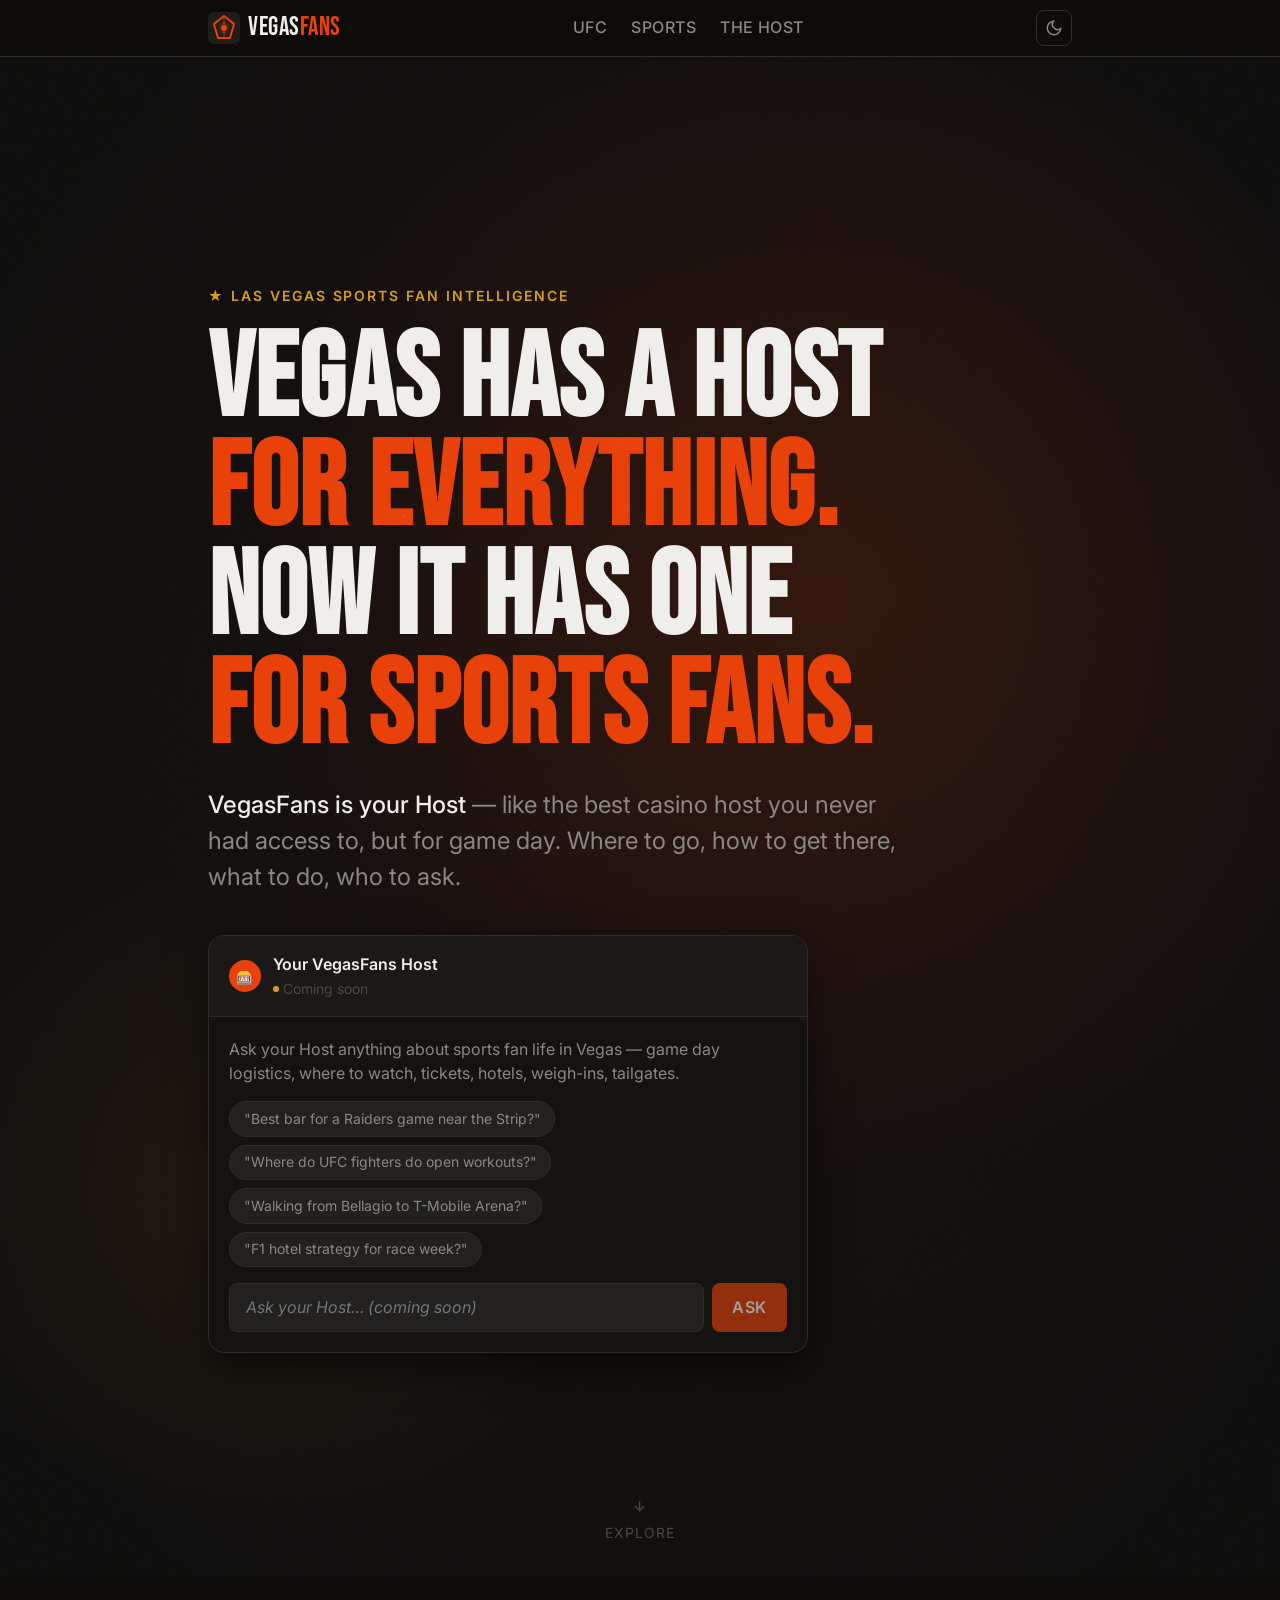
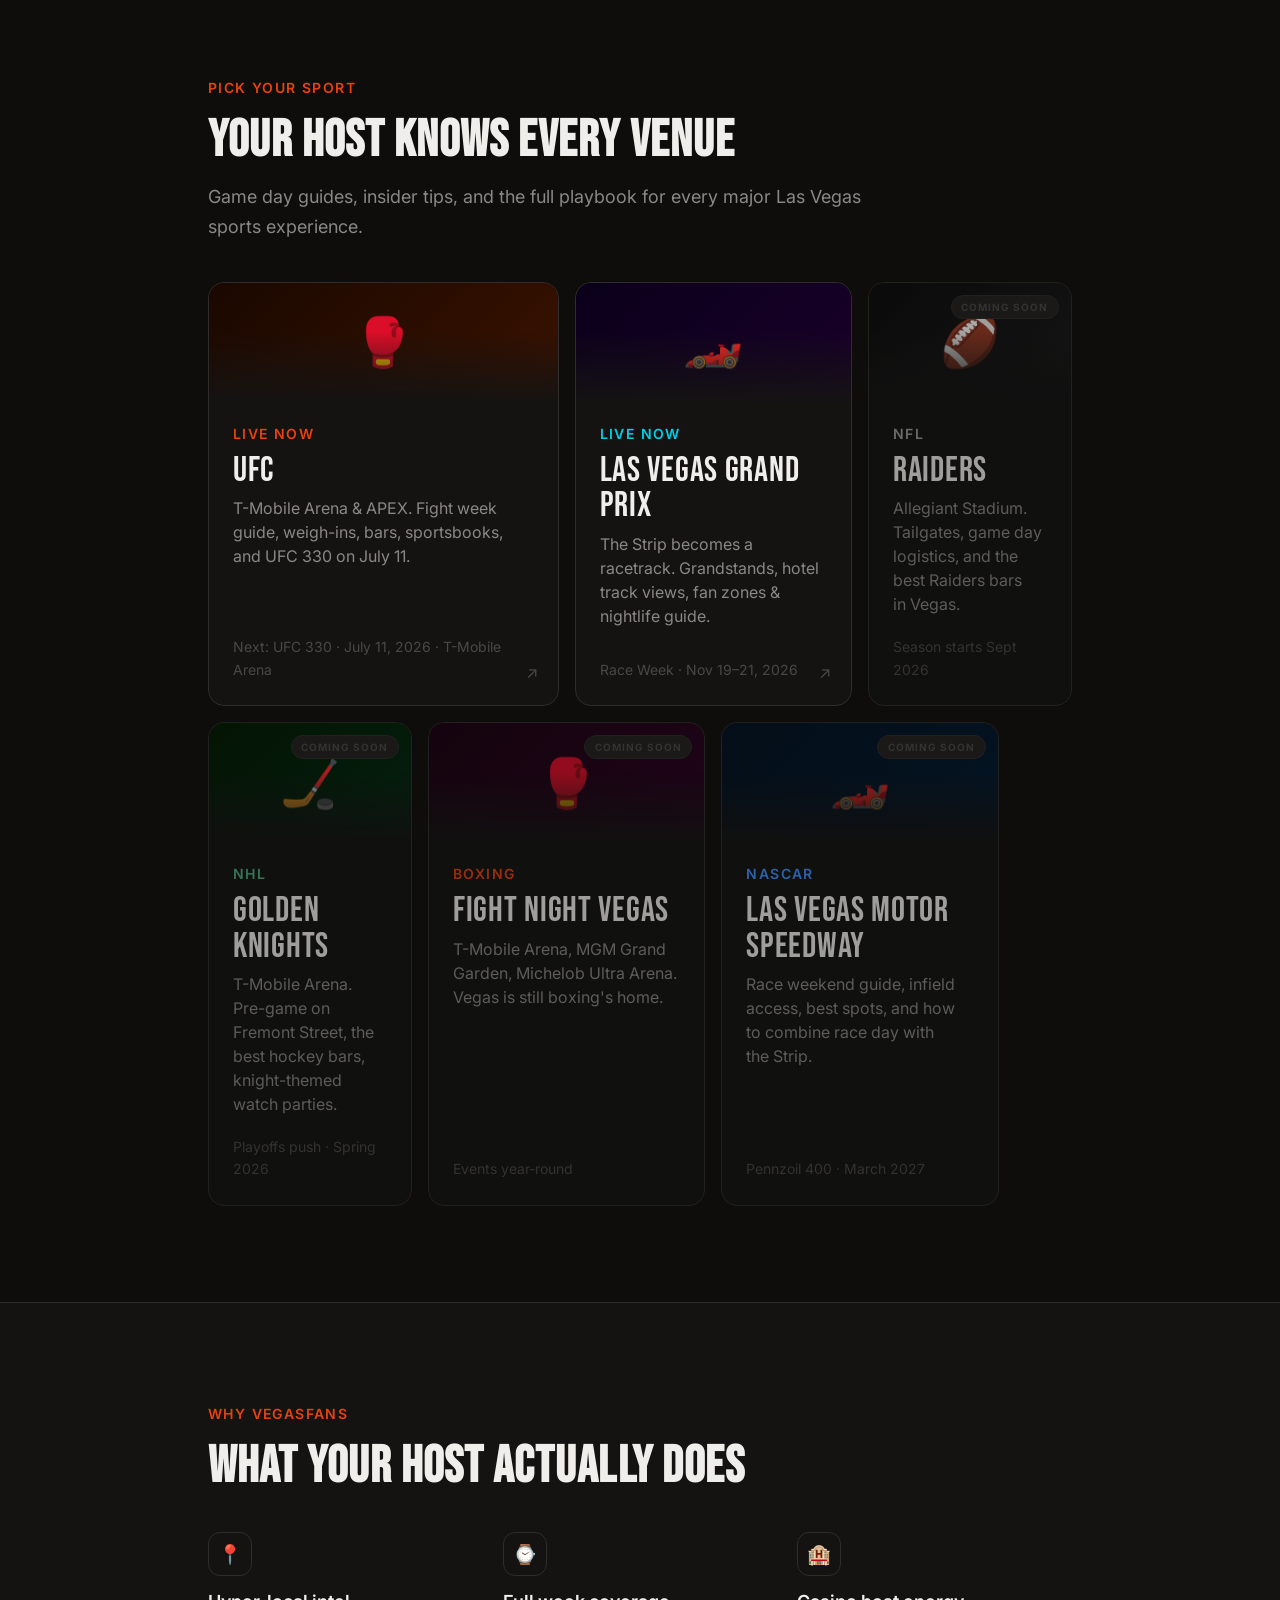
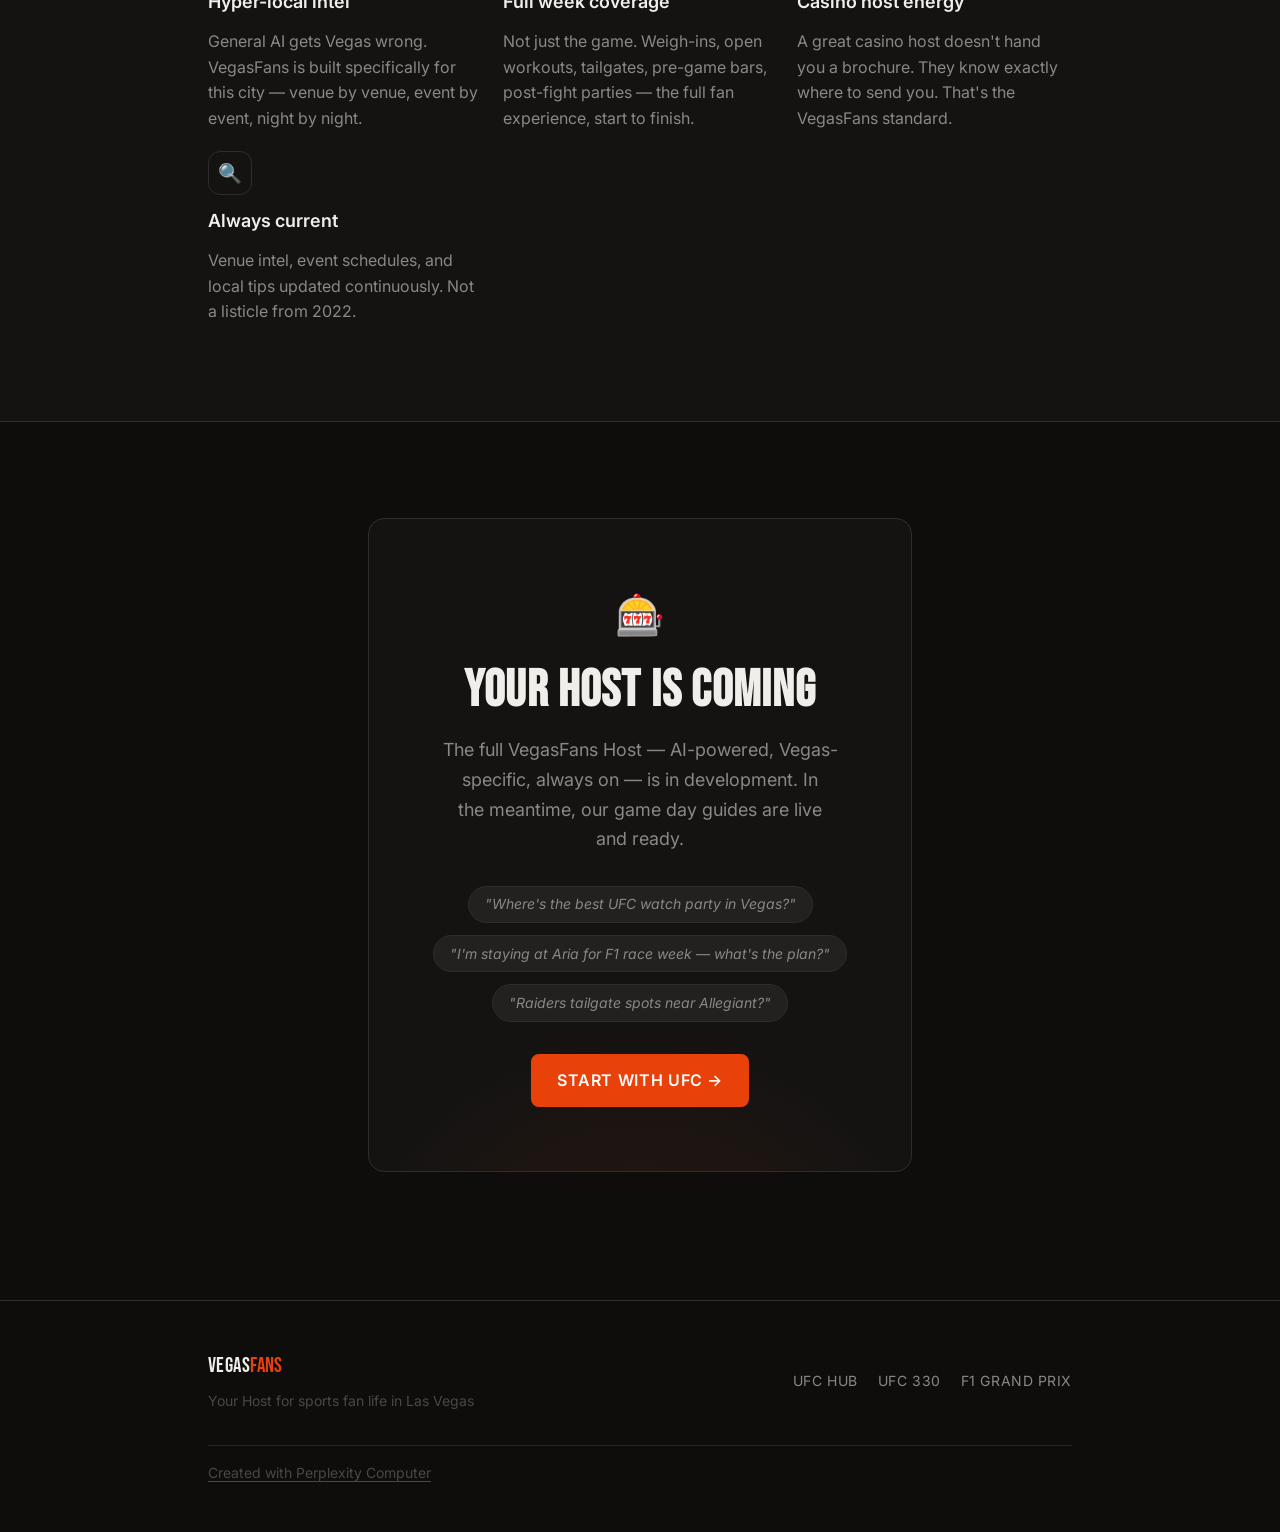
==== commit 4640ca7d: "Restructure URLs: homepage → index.html, UFC hub → ufc.html" ====
--- a/index.html
+++ b/index.html
@@ -11,27 +11,431 @@
         Created with Perplexity Computer
         https://www.perplexity.ai/computer
 -->
-<!-- Perplexity Computer Attribution — SEO Meta Tags -->
 <meta name="generator" content="Perplexity Computer">
 <meta name="author" content="Perplexity Computer">
 <meta property="og:see_also" content="https://www.perplexity.ai/computer">
 <link rel="author" href="https://www.perplexity.ai/computer">
 <meta charset="UTF-8">
 <meta name="viewport" content="width=device-width, initial-scale=1.0">
-<title>VegasFans — UFC Fight Week in Vegas: Your Host's Playbook</title>
-<meta name="description" content="Everything a visiting UFC fan needs to know about fight week in Las Vegas. Venues, bars, sportsbooks, weigh-ins, tickets, hotels — the insider game plan.">
-<meta property="og:title" content="UFC Fight Week in Vegas: Don't Wing It — VegasFans">
-<meta property="og:description" content="The visiting fan's insider guide to UFC fight week in Las Vegas. Where to go, where to stay, how to get there.">
+<title>VegasFans — Your Host for Sports Fan Life in Las Vegas</title>
+<meta name="description" content="Vegas has a host for everything. Now it has one for sports fans. Game day guides, venue intel, tickets, hotels, and insider tips for every major Las Vegas sports event.">
+<meta property="og:title" content="VegasFans — Your Host for Sports Fan Life in Las Vegas">
+<meta property="og:description" content="Vegas has a host for everything. Now it has one for sports fans. UFC, Raiders, Golden Knights, F1, boxing — the insider game plan for visiting fans.">
 <meta property="og:type" content="website">
-<link rel="canonical" href="https://vegasfans.com/ufc">
+<link rel="canonical" href="https://vegasfans.com/">
 <link rel="stylesheet" href="style.css">
+<style>
+  /* ── Homepage-specific styles ── */
+
+  /* Hero — full viewport, centered */
+  .home-hero {
+    min-height: 100dvh;
+    display: flex;
+    flex-direction: column;
+    justify-content: center;
+    position: relative;
+    overflow: hidden;
+  }
+
+  .home-hero__bg {
+    position: absolute;
+    inset: 0;
+    background:
+      radial-gradient(ellipse 70% 60% at 65% 35%, color-mix(in srgb, var(--color-primary) 14%, transparent) 0%, transparent 65%),
+      radial-gradient(ellipse 50% 40% at 20% 75%, color-mix(in srgb, var(--color-gold) 8%, transparent) 0%, transparent 55%),
+      radial-gradient(ellipse 80% 80% at 50% 50%, color-mix(in srgb, var(--color-primary) 4%, transparent) 0%, transparent 80%);
+    pointer-events: none;
+  }
+
+  .home-hero__noise {
+    position: absolute;
+    inset: 0;
+    opacity: 0.025;
+    background-image: url("data:image/svg+xml,%3Csvg viewBox='0 0 256 256' xmlns='http://www.w3.org/2000/svg'%3E%3Cfilter id='noise'%3E%3CfeTurbulence type='fractalNoise' baseFrequency='0.9' numOctaves='4' stitchTiles='stitch'/%3E%3C/filter%3E%3Crect width='100%25' height='100%25' filter='url(%23noise)'/%3E%3C/svg%3E");
+    background-size: 256px;
+    pointer-events: none;
+  }
+
+  .home-hero__content {
+    position: relative;
+    z-index: 1;
+    padding-block: clamp(var(--space-16), 12vw, var(--space-32));
+  }
+
+  .home-hero__kicker {
+    display: inline-flex;
+    align-items: center;
+    gap: var(--space-2);
+    font-size: var(--text-xs);
+    font-weight: 600;
+    letter-spacing: 0.14em;
+    text-transform: uppercase;
+    color: var(--color-gold);
+    margin-bottom: var(--space-5);
+  }
+
+  .home-hero__title {
+    font-family: var(--font-display);
+    font-size: clamp(3.5rem, 1rem + 8vw, 8rem);
+    letter-spacing: 0.01em;
+    line-height: 0.92;
+    color: var(--color-text);
+    margin-bottom: var(--space-6);
+    max-width: 16ch;
+  }
+
+  .home-hero__title .line-accent {
+    color: var(--color-primary);
+    display: block;
+  }
+
+  .home-hero__tagline {
+    font-size: var(--text-lg);
+    color: var(--color-text-muted);
+    max-width: 46ch;
+    line-height: 1.5;
+    margin-bottom: var(--space-10);
+  }
+
+  .home-hero__tagline strong {
+    color: var(--color-text);
+    font-weight: 500;
+  }
+
+  /* Host chat widget */
+  .host-widget {
+    max-width: 600px;
+    background: var(--color-surface);
+    border: 1px solid var(--color-border);
+    border-radius: var(--radius-xl);
+    overflow: hidden;
+    box-shadow: var(--shadow-lg);
+  }
+
+  .host-widget__header {
+    display: flex;
+    align-items: center;
+    gap: var(--space-3);
+    padding: var(--space-4) var(--space-5);
+    border-bottom: 1px solid var(--color-border);
+    background: var(--color-surface-2);
+  }
+
+  .host-widget__avatar {
+    width: 32px;
+    height: 32px;
+    border-radius: 50%;
+    background: var(--color-primary);
+    display: flex;
+    align-items: center;
+    justify-content: center;
+    flex-shrink: 0;
+    font-size: 0.9rem;
+  }
+
+  .host-widget__name {
+    font-weight: 600;
+    font-size: var(--text-sm);
+    color: var(--color-text);
+  }
+
+  .host-widget__status {
+    font-size: var(--text-xs);
+    color: var(--color-text-faint);
+    display: flex;
+    align-items: center;
+    gap: var(--space-1);
+  }
+
+  .host-widget__status::before {
+    content: '';
+    width: 6px;
+    height: 6px;
+    border-radius: 50%;
+    background: var(--color-text-faint);
+    display: inline-block;
+  }
+
+  .host-widget__status.soon::before {
+    background: var(--color-gold);
+  }
+
+  .host-widget__body {
+    padding: var(--space-5);
+  }
+
+  .host-widget__prompt {
+    font-size: var(--text-sm);
+    color: var(--color-text-muted);
+    margin-bottom: var(--space-4);
+    line-height: 1.5;
+  }
+
+  .host-widget__suggestions {
+    display: flex;
+    flex-wrap: wrap;
+    gap: var(--space-2);
+    margin-bottom: var(--space-4);
+  }
+
+  .host-widget__suggestion {
+    font-size: var(--text-xs);
+    color: var(--color-text-muted);
+    background: var(--color-surface-offset);
+    border: 1px solid var(--color-border);
+    border-radius: var(--radius-full);
+    padding: 0.35rem 0.85rem;
+    cursor: default;
+    transition: border-color var(--transition-interactive);
+  }
+
+  .host-widget__suggestion:hover {
+    border-color: var(--color-primary);
+    color: var(--color-text);
+  }
+
+  .host-widget__input-row {
+    display: flex;
+    gap: var(--space-2);
+  }
+
+  .host-widget__input {
+    flex: 1;
+    background: var(--color-surface-offset);
+    border: 1px solid var(--color-border);
+    border-radius: var(--radius-md);
+    padding: 0.65rem var(--space-4);
+    font-size: var(--text-sm);
+    color: var(--color-text-faint);
+    cursor: not-allowed;
+    font-style: italic;
+  }
+
+  .host-widget__send {
+    background: var(--color-primary);
+    color: #fff;
+    border: none;
+    border-radius: var(--radius-md);
+    padding: 0.65rem var(--space-5);
+    font-size: var(--text-sm);
+    font-weight: 600;
+    letter-spacing: 0.04em;
+    cursor: not-allowed;
+    opacity: 0.6;
+    text-transform: uppercase;
+  }
+
+  /* Sports grid */
+  .sports-grid {
+    display: grid;
+    grid-template-columns: repeat(12, 1fr);
+    gap: var(--space-4);
+  }
+
+  .sport-card {
+    background: var(--color-surface);
+    border: 1px solid var(--color-border);
+    border-radius: var(--radius-xl);
+    overflow: hidden;
+    position: relative;
+    display: flex;
+    flex-direction: column;
+    transition: border-color var(--transition-interactive), transform var(--transition-interactive), box-shadow var(--transition-interactive);
+    text-decoration: none;
+  }
+
+  .sport-card:hover {
+    border-color: var(--color-primary);
+    transform: translateY(-3px);
+    box-shadow: var(--shadow-lg);
+  }
+
+  .sport-card--coming {
+    opacity: 0.65;
+    pointer-events: none;
+  }
+
+  .sport-card--coming:hover {
+    transform: none;
+    border-color: var(--color-border);
+    box-shadow: none;
+  }
+
+  /* Grid spans */
+  .sport-card--featured { grid-column: span 5; }
+  .sport-card--medium   { grid-column: span 4; }
+  .sport-card--small    { grid-column: span 3; }
+
+  @media (max-width: 900px) {
+    .sport-card--featured,
+    .sport-card--medium,
+    .sport-card--small { grid-column: span 6; }
+  }
+  @media (max-width: 560px) {
+    .sport-card--featured,
+    .sport-card--medium,
+    .sport-card--small { grid-column: span 12; }
+  }
+
+  .sport-card__visual {
+    height: 120px;
+    display: flex;
+    align-items: center;
+    justify-content: center;
+    font-size: 3rem;
+    position: relative;
+    overflow: hidden;
+  }
+
+  .sport-card__visual::after {
+    content: '';
+    position: absolute;
+    inset: 0;
+    background: linear-gradient(to bottom, transparent 40%, var(--color-surface) 100%);
+  }
+
+  /* Sport color themes */
+  .sport-card--ufc    .sport-card__visual { background: linear-gradient(135deg, #1a0800 0%, #3a1200 100%); }
+  .sport-card--raiders .sport-card__visual { background: linear-gradient(135deg, #0a0a0a 0%, #1a1a1a 100%); }
+  .sport-card--knights .sport-card__visual { background: linear-gradient(135deg, #001a00 0%, #002a10 100%); }
+  .sport-card--f1     .sport-card__visual { background: linear-gradient(135deg, #0a001a 0%, #1a002a 100%); }
+  .sport-card--boxing  .sport-card__visual { background: linear-gradient(135deg, #1a0010 0%, #2a0020 100%); }
+  .sport-card--nascar  .sport-card__visual { background: linear-gradient(135deg, #001020 0%, #001a30 100%); }
+
+  .sport-card__body {
+    padding: var(--space-5) var(--space-6) var(--space-6);
+    flex: 1;
+    display: flex;
+    flex-direction: column;
+    gap: var(--space-2);
+  }
+
+  .sport-card__label {
+    font-size: var(--text-xs);
+    font-weight: 600;
+    letter-spacing: 0.1em;
+    text-transform: uppercase;
+    color: var(--color-primary);
+  }
+
+  .sport-card--raiders .sport-card__label { color: #a0a0a0; }
+  .sport-card--knights .sport-card__label { color: #4CAF82; }
+  .sport-card--f1      .sport-card__label { color: #00d0e8; }
+  .sport-card--boxing  .sport-card__label { color: var(--color-primary); }
+  .sport-card--nascar  .sport-card__label { color: #4090ff; }
+
+  .sport-card__name {
+    font-family: var(--font-display);
+    font-size: var(--text-xl);
+    letter-spacing: 0.02em;
+    line-height: 1;
+    color: var(--color-text);
+  }
+
+  .sport-card__next {
+    font-size: var(--text-xs);
+    color: var(--color-text-faint);
+    margin-top: auto;
+    padding-top: var(--space-3);
+  }
+
+  .sport-card__coming-badge {
+    position: absolute;
+    top: var(--space-3);
+    right: var(--space-3);
+    font-size: 10px;
+    font-weight: 700;
+    letter-spacing: 0.1em;
+    text-transform: uppercase;
+    background: var(--color-surface-offset);
+    color: var(--color-text-faint);
+    border: 1px solid var(--color-border);
+    border-radius: var(--radius-full);
+    padding: 0.2rem 0.6rem;
+    z-index: 1;
+  }
+
+  .sport-card__arrow {
+    position: absolute;
+    bottom: var(--space-5);
+    right: var(--space-5);
+    color: var(--color-text-faint);
+    font-size: 1rem;
+    transition: color var(--transition-interactive), transform var(--transition-interactive);
+  }
+
+  .sport-card:hover .sport-card__arrow {
+    color: var(--color-primary);
+    transform: translate(2px, -2px);
+  }
+
+  /* Why VegasFans section */
+  .why-grid {
+    display: grid;
+    grid-template-columns: repeat(auto-fill, minmax(240px, 1fr));
+    gap: var(--space-5);
+  }
+
+  .why-item {
+    display: flex;
+    flex-direction: column;
+    gap: var(--space-3);
+  }
+
+  .why-item__icon {
+    width: 44px;
+    height: 44px;
+    background: var(--color-surface);
+    border: 1px solid var(--color-border);
+    border-radius: var(--radius-lg);
+    display: flex;
+    align-items: center;
+    justify-content: center;
+    font-size: 1.2rem;
+    flex-shrink: 0;
+  }
+
+  .why-item__title {
+    font-weight: 600;
+    font-size: var(--text-base);
+    color: var(--color-text);
+  }
+
+  .why-item__desc {
+    font-size: var(--text-sm);
+    color: var(--color-text-muted);
+    line-height: 1.6;
+  }
+
+  /* Scroll indicator */
+  .scroll-hint {
+    position: absolute;
+    bottom: var(--space-8);
+    left: 50%;
+    transform: translateX(-50%);
+    display: flex;
+    flex-direction: column;
+    align-items: center;
+    gap: var(--space-2);
+    color: var(--color-text-faint);
+    font-size: var(--text-xs);
+    letter-spacing: 0.08em;
+    text-transform: uppercase;
+    animation: bounce 2s ease-in-out infinite;
+  }
+
+  @keyframes bounce {
+    0%, 100% { transform: translateX(-50%) translateY(0); }
+    50% { transform: translateX(-50%) translateY(6px); }
+  }
+</style>
 <script type="application/ld+json">
 {
   "@context": "https://schema.org",
-  "@type": "Article",
-  "headline": "UFC Fight Week in Las Vegas: The Visiting Fan's Playbook",
-  "description": "Everything a visiting UFC fan needs to know about fight week in Las Vegas.",
-  "publisher": { "@type": "Organization", "name": "VegasFans" },
+  "@type": "WebSite",
+  "name": "VegasFans",
+  "url": "https://vegasfans.com",
+  "description": "The AI-powered Host for visiting sports fans in Las Vegas.",
   "creator": { "@type": "SoftwareApplication", "name": "Perplexity Computer", "url": "https://www.perplexity.ai/computer" }
 }
 </script>
@@ -42,7 +446,6 @@
 <header class="site-header">
   <div class="container site-header__inner">
     <a href="index.html" class="site-logo" aria-label="VegasFans home">
-      <!-- SVG Logo -->
       <svg width="32" height="32" viewBox="0 0 32 32" fill="none" aria-hidden="true">
         <rect width="32" height="32" rx="6" fill="currentColor" opacity="0.08"/>
         <polygon points="16,4 26,12 22,26 10,26 6,12" fill="none" stroke="#e8420a" stroke-width="2" stroke-linejoin="round"/>
@@ -53,10 +456,9 @@
       <span class="site-logo__wordmark">VEGAS<span>FANS</span></span>
     </a>
     <nav class="site-nav" id="main-nav" aria-label="Main navigation">
-      <a href="index.html" class="active">UFC</a>
-      <a href="ufc-330.html">UFC 330</a>
-      <a href="#venues">Venues</a>
-      <a href="#hotels">Hotels</a>
+      <a href="ufc.html">UFC</a>
+      <a href="#sports">Sports</a>
+      <a href="#host">The Host</a>
     </nav>
     <div class="header-actions">
       <button class="theme-toggle" data-theme-toggle aria-label="Switch to light mode">
@@ -69,371 +471,182 @@
   </div>
 </header>
 
-<!-- HERO -->
-<section class="hero">
-  <div class="hero__bg"></div>
-  <div class="hero__noise"></div>
-  <div class="container hero__content">
-    <p class="hero__eyebrow">VegasFans UFC Guide</p>
-    <h1 class="hero__title">UFC Fight Week in Vegas:<br><span class="accent">Don't Wing It</span></h1>
-    <p class="hero__sub">Vegas is the home of the UFC. You're not just going to a fight — you're walking into the sport's spiritual headquarters for a week. Here's how to do it right.</p>
-    <div class="hero__actions">
-      <a href="ufc-330.html" class="btn btn--primary">UFC 330 — July 11 →</a>
-      <a href="#timeline" class="btn btn--outline">Fight Week Timeline</a>
+<!-- HOME HERO -->
+<section class="home-hero">
+  <div class="home-hero__bg"></div>
+  <div class="home-hero__noise"></div>
+
+  <div class="container home-hero__content">
+    <p class="home-hero__kicker">&#x2605; Las Vegas Sports Fan Intelligence</p>
+    <h1 class="home-hero__title">
+      Vegas has a host
+      <span class="line-accent">for everything.</span>
+      Now it has one
+      <span class="line-accent">for sports fans.</span>
+    </h1>
+    <p class="home-hero__tagline">
+      <strong>VegasFans is your Host</strong> &mdash; like the best casino host you never had access to, but for game day. Where to go, how to get there, what to do, who to ask.
+    </p>
+
+    <!-- Host Chat Widget -->
+    <div class="host-widget" id="host">
+      <div class="host-widget__header">
+        <div class="host-widget__avatar">&#x1F3B0;</div>
+        <div>
+          <div class="host-widget__name">Your VegasFans Host</div>
+          <div class="host-widget__status soon">Coming soon</div>
+        </div>
+      </div>
+      <div class="host-widget__body">
+        <p class="host-widget__prompt">Ask your Host anything about sports fan life in Vegas &mdash; game day logistics, where to watch, tickets, hotels, weigh-ins, tailgates.</p>
+        <div class="host-widget__suggestions">
+          <span class="host-widget__suggestion">"Best bar for a Raiders game near the Strip?"</span>
+          <span class="host-widget__suggestion">"Where do UFC fighters do open workouts?"</span>
+          <span class="host-widget__suggestion">"Walking from Bellagio to T-Mobile Arena?"</span>
+          <span class="host-widget__suggestion">"F1 hotel strategy for race week?"</span>
+        </div>
+        <div class="host-widget__input-row">
+          <input class="host-widget__input" type="text" placeholder="Ask your Host&hellip; (coming soon)" disabled aria-label="Host chat input — coming soon">
+          <button class="host-widget__send" disabled aria-label="Send message — coming soon">Ask</button>
+        </div>
+      </div>
+    </div>
+  </div>
+
+  <div class="scroll-hint" aria-hidden="true">
+    <svg width="16" height="16" viewBox="0 0 24 24" fill="none" stroke="currentColor" stroke-width="2"><path d="M12 5v14M5 12l7 7 7-7"/></svg>
+    Explore
+  </div>
+</section>
+
+<!-- SPORTS GRID -->
+<section id="sports" style="padding-top:clamp(var(--space-16),8vw,var(--space-24));">
+  <div class="container">
+    <p class="section-label">Pick Your Sport</p>
+    <h2 class="section-title">Your Host Knows Every Venue</h2>
+    <p class="section-intro" style="margin-bottom:var(--space-10);">Game day guides, insider tips, and the full playbook for every major Las Vegas sports experience.</p>
+
+    <div class="sports-grid">
+
+      <!-- UFC — featured -->
+      <a href="ufc.html" class="sport-card sport-card--ufc sport-card--featured" aria-label="UFC in Las Vegas guide">
+        <div class="sport-card__visual">&#x1F94A;</div>
+        <div class="sport-card__body">
+          <div class="sport-card__label">Live Now</div>
+          <div class="sport-card__name">UFC</div>
+          <p style="font-size:var(--text-sm);color:var(--color-text-muted);line-height:1.5;">T-Mobile Arena &amp; APEX. Fight week guide, weigh-ins, bars, sportsbooks, and UFC 330 on July 11.</p>
+          <div class="sport-card__next">Next: UFC 330 &middot; July 11, 2026 &middot; T-Mobile Arena</div>
+        </div>
+        <span class="sport-card__arrow" aria-hidden="true">&#x2197;</span>
+      </a>
+
+      <!-- F1 — active -->
+      <a href="f1.html" class="sport-card sport-card--f1 sport-card--medium" aria-label="F1 Las Vegas Grand Prix guide">
+        <div class="sport-card__visual">&#x1F3CE;&#xFE0F;</div>
+        <div class="sport-card__body">
+          <div class="sport-card__label">Live Now</div>
+          <div class="sport-card__name">Las Vegas Grand Prix</div>
+          <p style="font-size:var(--text-sm);color:var(--color-text-muted);line-height:1.5;">The Strip becomes a racetrack. Grandstands, hotel track views, fan zones &amp; nightlife guide.</p>
+          <div class="sport-card__next">Race Week &middot; Nov 19&ndash;21, 2026</div>
+        </div>
+        <span class="sport-card__arrow" aria-hidden="true">&#x2197;</span>
+      </a>
+
+      <!-- Raiders -->
+      <div class="sport-card sport-card--raiders sport-card--small sport-card--coming" aria-label="Las Vegas Raiders — coming soon">
+        <span class="sport-card__coming-badge">Coming Soon</span>
+        <div class="sport-card__visual">&#x1F3C8;</div>
+        <div class="sport-card__body">
+          <div class="sport-card__label">NFL</div>
+          <div class="sport-card__name">Raiders</div>
+          <p style="font-size:var(--text-sm);color:var(--color-text-muted);line-height:1.5;">Allegiant Stadium. Tailgates, game day logistics, and the best Raiders bars in Vegas.</p>
+          <div class="sport-card__next">Season starts Sept 2026</div>
+        </div>
+      </div>
+
+      <!-- Golden Knights -->
+      <div class="sport-card sport-card--knights sport-card--small sport-card--coming" aria-label="Vegas Golden Knights — coming soon">
+        <span class="sport-card__coming-badge">Coming Soon</span>
+        <div class="sport-card__visual">&#x1F3D2;</div>
+        <div class="sport-card__body">
+          <div class="sport-card__label">NHL</div>
+          <div class="sport-card__name">Golden Knights</div>
+          <p style="font-size:var(--text-sm);color:var(--color-text-muted);line-height:1.5;">T-Mobile Arena. Pre-game on Fremont Street, the best hockey bars, knight-themed watch parties.</p>
+          <div class="sport-card__next">Playoffs push &middot; Spring 2026</div>
+        </div>
+      </div>
+
+      <!-- Boxing -->
+      <div class="sport-card sport-card--boxing sport-card--medium sport-card--coming" aria-label="Boxing in Las Vegas — coming soon">
+        <span class="sport-card__coming-badge">Coming Soon</span>
+        <div class="sport-card__visual">&#x1F94A;</div>
+        <div class="sport-card__body">
+          <div class="sport-card__label">Boxing</div>
+          <div class="sport-card__name">Fight Night Vegas</div>
+          <p style="font-size:var(--text-sm);color:var(--color-text-muted);line-height:1.5;">T-Mobile Arena, MGM Grand Garden, Michelob Ultra Arena. Vegas is still boxing's home.</p>
+          <div class="sport-card__next">Events year-round</div>
+        </div>
+      </div>
+
+      <!-- NASCAR -->
+      <div class="sport-card sport-card--nascar sport-card--medium sport-card--coming" aria-label="NASCAR Las Vegas — coming soon">
+        <span class="sport-card__coming-badge">Coming Soon</span>
+        <div class="sport-card__visual">&#x1F3CE;&#xFE0F;</div>
+        <div class="sport-card__body">
+          <div class="sport-card__label">NASCAR</div>
+          <div class="sport-card__name">Las Vegas Motor Speedway</div>
+          <p style="font-size:var(--text-sm);color:var(--color-text-muted);line-height:1.5;">Race weekend guide, infield access, best spots, and how to combine race day with the Strip.</p>
+          <div class="sport-card__next">Pennzoil 400 &middot; March 2027</div>
+        </div>
+      </div>
+
     </div>
   </div>
 </section>
 
-<!-- VENUES -->
-<section id="venues">
+<!-- WHY VEGAFANS -->
+<section style="background:var(--color-surface);border-top:1px solid var(--color-border);border-bottom:1px solid var(--color-border);">
   <div class="container">
-    <p class="section-label">Know Before You Go</p>
-    <h2 class="section-title">The Two Venues</h2>
-    <p class="section-intro">There are two places UFC fights happen in Vegas. Only one is built for visiting fans.</p>
-
-    <div class="split">
-      <!-- T-Mobile -->
-      <div class="card" style="border-color: var(--color-primary); border-width: 2px;">
-        <div class="card__label" style="display:flex;align-items:center;gap:var(--space-2);">
-          <span style="width:8px;height:8px;background:var(--color-primary);border-radius:50%;display:inline-block;"></span>
-          Main Stage — PPV Events
-        </div>
-        <h3 class="card__title">T-Mobile Arena</h3>
-        <p class="card__body" style="margin-bottom:var(--space-5);color:var(--color-text-muted);font-size:var(--text-xs);">3780 Las Vegas Blvd S · Between Park MGM and New York-New York</p>
-        <p class="card__body">20,000 seats, right on the Strip. Every major numbered PPV — the title fights, the main events — happens here. If you're flying to Vegas for a UFC event, you're almost certainly going here.</p>
-        <div class="tip" style="margin-top:var(--space-5);">
-          <span class="tip__icon">🎯</span>
-          <p class="tip__text"><strong>Seat tip:</strong> The cage is raised. Floor seats mean looking up at the action. Best view: sections 5/6 or 15/16, roughly 5 rows up from floor level — eye level with the octagon.</p>
-        </div>
-      </div>
-
-      <!-- APEX -->
-      <div class="card">
-        <div class="card__label" style="display:flex;align-items:center;gap:var(--space-2);">
-          <span style="width:8px;height:8px;background:var(--color-text-faint);border-radius:50%;display:inline-block;"></span>
-          Private Studio — Fight Night Cards
-        </div>
-        <h3 class="card__title">UFC APEX</h3>
-        <p class="card__body" style="margin-bottom:var(--space-5);color:var(--color-text-muted);font-size:var(--text-xs);">6650 El Camino Rd · Off-Strip near the airport</p>
-        <p class="card__body">The UFC's own production facility. ~1,800 capacity, but almost none of those tickets are for you. Fight Night events run here — tickets mostly go to fighters' families, media, and industry.</p>
-        <div class="tip" style="margin-top:var(--space-5);">
-          <span class="tip__icon">⚠️</span>
-          <p class="tip__text"><strong>Bottom line:</strong> If you somehow land a ticket, go — it's intimate and special. But don't build a Vegas trip around trying to get in.</p>
-        </div>
+    <p class="section-label">Why VegasFans</p>
+    <h2 class="section-title">What Your Host Actually Does</h2>
+    <div class="why-grid" style="margin-top:var(--space-10);">
+      <div class="why-item">
+        <div class="why-item__icon">&#x1F4CD;</div>
+        <div class="why-item__title">Hyper-local intel</div>
+        <p class="why-item__desc">General AI gets Vegas wrong. VegasFans is built specifically for this city — venue by venue, event by event, night by night.</p>
+      </div>
+      <div class="why-item">
+        <div class="why-item__icon">&#x231A;</div>
+        <div class="why-item__title">Full week coverage</div>
+        <p class="why-item__desc">Not just the game. Weigh-ins, open workouts, tailgates, pre-game bars, post-fight parties — the full fan experience, start to finish.</p>
+      </div>
+      <div class="why-item">
+        <div class="why-item__icon">&#x1F3E8;</div>
+        <div class="why-item__title">Casino host energy</div>
+        <p class="why-item__desc">A great casino host doesn't hand you a brochure. They know exactly where to send you. That's the VegasFans standard.</p>
+      </div>
+      <div class="why-item">
+        <div class="why-item__icon">&#x1F50D;</div>
+        <div class="why-item__title">Always current</div>
+        <p class="why-item__desc">Venue intel, event schedules, and local tips updated continuously. Not a listicle from 2022.</p>
       </div>
     </div>
   </div>
 </section>
-
-<div class="divider"></div>
-
-<!-- FIGHT WEEK TIMELINE -->
-<section id="timeline">
-  <div class="container">
-    <p class="section-label">Stack Your Days</p>
-    <h2 class="section-title">The Fight Week Timeline</h2>
-    <p class="section-intro">UFC PPV week has a rhythm. Once you know it, you can stack your days instead of just showing up Saturday and going home Sunday.</p>
-
-    <div class="timeline">
-      <div class="timeline-item">
-        <div class="timeline-day">Tue<br>Wed</div>
-        <div class="timeline-dot"></div>
-        <div class="timeline-content">
-          <p class="timeline-title">Fighters Arrive — Open Workouts</p>
-          <p class="timeline-desc">UFC often holds open workouts at a casino property — historically the MGM Grand casino floor. Free to attend, informal, you can get close. Worth going if you're already in town. Follow UFC on social for same-day announcements.</p>
-        </div>
-      </div>
-      <div class="timeline-item">
-        <div class="timeline-day">Thu</div>
-        <div class="timeline-dot"></div>
-        <div class="timeline-content">
-          <p class="timeline-title">Official UFC Open Workouts</p>
-          <p class="timeline-desc">The organized version — fighters run combinations on pads in front of fans. Free. Public. Usually held at a casino or arena event space. Check UFC.com closer to the event for the exact location.</p>
-        </div>
-      </div>
-      <div class="timeline-item">
-        <div class="timeline-day">Fri</div>
-        <div class="timeline-dot" style="background:var(--color-primary);box-shadow:0 0 0 4px var(--color-primary-highlight);"></div>
-        <div class="timeline-content">
-          <p class="timeline-title">Official Weigh-Ins ⭐ Don't Skip This</p>
-          <p class="timeline-desc">Free. Public. High energy. Fighters stare each other down, crowds react to every body reveal, and there's always at least one moment that ends up on SportsCenter. The most underrated free event of fight week. Show up early — lines form fast.</p>
-        </div>
-      </div>
-      <div class="timeline-item">
-        <div class="timeline-day">Sat<br>AM</div>
-        <div class="timeline-dot"></div>
-        <div class="timeline-content">
-          <p class="timeline-title">Ceremonial Weigh-Ins & Face-Offs</p>
-          <p class="timeline-desc">A second, more theatrical version — fighters are re-hydrated, walkout music plays, crowds are louder. Free and public. Good primer for the night's energy.</p>
-        </div>
-      </div>
-      <div class="timeline-item">
-        <div class="timeline-day">Sat<br>PM</div>
-        <div class="timeline-dot"></div>
-        <div class="timeline-content">
-          <p class="timeline-title">Early Prelims — ~1–2 PM PT</p>
-          <p class="timeline-desc">If you're watching from a sportsbook or bar, stake out your spot early. Westgate and Circa fill up well before the main card.</p>
-        </div>
-      </div>
-      <div class="timeline-item">
-        <div class="timeline-day">Sat<br>Night</div>
-        <div class="timeline-dot" style="background:var(--color-primary);width:16px;height:16px;left:82px;"></div>
-        <div class="timeline-content">
-          <p class="timeline-title">Main Card — ~7–10 PM PT</p>
-          <p class="timeline-desc">Give yourself time to get to the arena. Traffic and pedestrian congestion around the Strip is real on PPV night. Plan to arrive by 5:30–6 PM for anything close to the arena.</p>
-        </div>
-      </div>
-    </div>
-  </div>
-</section>
-
-<div class="divider"></div>
-
-<!-- WHERE TO WATCH -->
-<section id="watch">
-  <div class="container">
-    <p class="section-label">Where to Be</p>
-    <h2 class="section-title">Bars, Books & Watch Parties</h2>
-    <p class="section-intro">Three categories, different experiences. Pick based on what kind of fight night you want.</p>
-
-    <!-- Near arena -->
-    <h3 style="font-family:var(--font-display);font-size:var(--text-lg);letter-spacing:0.04em;color:var(--color-text-muted);margin-bottom:var(--space-5);text-transform:uppercase;">Near T-Mobile Arena</h3>
-    <div class="venue-grid" style="margin-bottom:var(--space-10);">
-      <div class="venue-card">
-        <div class="venue-card__body">
-          <span class="venue-card__tag">2-Min Walk</span>
-          <h4 class="venue-card__name">Beerhaus at The Park</h4>
-          <p class="venue-card__meta">The Park outdoor mall · Next to T-Mobile</p>
-          <p class="venue-card__desc">German beer hall, long communal tables, wall of TVs. The best pre-game option near the arena. Gets loud, gets packed early on PPV nights — exactly what you want to build fight energy. Don't expect to walk in at 6 PM and find a seat.</p>
-        </div>
-      </div>
-      <div class="venue-card">
-        <div class="venue-card__body">
-          <span class="venue-card__tag">10-Min Walk</span>
-          <h4 class="venue-card__name">Flanker Kitchen + Sports Bar</h4>
-          <p class="venue-card__meta">Mandalay Bay Resort</p>
-          <p class="venue-card__desc">50+ TVs and a 70-foot video wall. UFC puts on official viewing parties here for select events. Good spot to watch early prelims on Paramount+ before heading to the arena for the main card. Check ahead for reservations on fight night.</p>
-        </div>
-      </div>
-      <div class="venue-card">
-        <div class="venue-card__body">
-          <span class="venue-card__tag">Right Outside</span>
-          <h4 class="venue-card__name">Toshiba Plaza</h4>
-          <p class="venue-card__meta">Outside T-Mobile Arena main entrance</p>
-          <p class="venue-card__desc">The outdoor plaza between the arena and Park MGM. Pre-fight and post-fight, this is the gathering point. Not a bar — just the place to be when the crowd builds. By 5 PM on big PPV nights, it's a scene.</p>
-        </div>
-      </div>
-    </div>
-
-    <!-- Sportsbooks -->
-    <h3 style="font-family:var(--font-display);font-size:var(--text-lg);letter-spacing:0.04em;color:var(--color-text-muted);margin-bottom:var(--space-5);text-transform:uppercase;">Best Sportsbooks for Watching</h3>
-    <div class="venue-grid" style="margin-bottom:var(--space-10);">
-      <div class="venue-card">
-        <div class="venue-card__body">
-          <span class="venue-card__tag venue-card__tag--gold">Gold Standard</span>
-          <h4 class="venue-card__name">Westgate SuperBook</h4>
-          <p class="venue-card__meta">Off-Strip (east) · Uber required</p>
-          <p class="venue-card__desc">30,000 sq ft. 220-foot 4K video wall. 350+ seats. The most famous sportsbook in the world for a reason — the UFC looks incredible here and the betting energy during a title fight is unlike anywhere else. Worth the Uber.</p>
-        </div>
-      </div>
-      <div class="venue-card">
-        <div class="venue-card__body">
-          <span class="venue-card__tag">Center Strip</span>
-          <h4 class="venue-card__name">Caesars Palace Sportsbook</h4>
-          <p class="venue-card__meta">Caesars Palace · Las Vegas Blvd</p>
-          <p class="venue-card__desc">142-foot HD LED screen with directional sound. Right in the center of the Strip — if you want to watch fights without leaving the main action, this is the move. Comfortable, well-run, great sight lines.</p>
-        </div>
-      </div>
-      <div class="venue-card">
-        <div class="venue-card__body">
-          <span class="venue-card__tag">Sleeper Pick</span>
-          <h4 class="venue-card__name">Wynn Race & Sports Book</h4>
-          <p class="venue-card__meta">Wynn Las Vegas · North Strip</p>
-          <p class="venue-card__desc">Smaller and more upscale than Westgate, but the best food of any sportsbook on the Strip. If you want to watch the fight without fighting for a seat in a cavernous room, the Wynn is the pick.</p>
-        </div>
-      </div>
-    </div>
-
-    <!-- Watch parties -->
-    <h3 style="font-family:var(--font-display);font-size:var(--text-lg);letter-spacing:0.04em;color:var(--color-text-muted);margin-bottom:var(--space-5);text-transform:uppercase;">Watch Parties</h3>
-    <div class="venue-grid">
-      <div class="venue-card" style="border-color:var(--color-primary);">
-        <div class="venue-card__body">
-          <span class="venue-card__tag">Best in Vegas</span>
-          <h4 class="venue-card__name">Stadium Swim at Circa</h4>
-          <p class="venue-card__meta">Circa Resort & Casino · Downtown Las Vegas</p>
-          <p class="venue-card__desc">143-foot screen. A pool. A sportsbook. All in one venue. Circa hosts UFC PPV watch parties and they sell out. The atmosphere is absurd in the best way. Book ahead — it fills up weeks before a big fight. Also the best alternative if you don't have arena tickets.</p>
-        </div>
-      </div>
-      <div class="venue-card">
-        <div class="venue-card__body">
-          <span class="venue-card__tag">Free Entry</span>
-          <h4 class="venue-card__name">Buffalo Wild Wings</h4>
-          <p class="venue-card__meta">Strip · Next to Planet Hollywood</p>
-          <p class="venue-card__desc">Always shows UFC, always has specials, free to walk in. Not the most glamorous option, but it's consistent, easy, and there's always a fight crowd here. Good overflow option if everywhere else is packed.</p>
-        </div>
-      </div>
-    </div>
-  </div>
-</section>
-
-<div class="divider"></div>
-
-<!-- GETTING THERE -->
-<section id="getting-there">
-  <div class="container">
-    <p class="section-label">Game Day Logistics</p>
-    <h2 class="section-title">Getting to T-Mobile Arena</h2>
-
-    <div class="directions-grid" style="margin-bottom:var(--space-8);">
-      <div class="direction-item">
-        <div class="direction-item__mode">🚗 Uber / Lyft</div>
-        <p class="direction-item__body">Use the Park MGM or New York-New York entrance side for drop-off and pickup. Don't try to get dropped on Las Vegas Blvd — traffic gridlock on fight night will cost you 20 extra minutes in the car.</p>
-      </div>
-      <div class="direction-item">
-        <div class="direction-item__mode">🚶 Walking</div>
-        <div class="direction-item__body">
-          <p style="margin-bottom:var(--space-2);">MGM Grand: ~5 min</p>
-          <p style="margin-bottom:var(--space-2);">Aria / Vdara: ~7 min</p>
-          <p style="margin-bottom:var(--space-2);">Cosmopolitan: ~10 min</p>
-          <p>Bellagio / Caesars: ~15 min</p>
-        </div>
-      </div>
-      <div class="direction-item">
-        <div class="direction-item__mode">🅿️ Parking</div>
-        <p class="direction-item__body">Aria's parking garage is the closest paid option — expect $15–20 on fight nights. MGM Grand also has parking if you want to walk through the casino. Don't attempt to park on Las Vegas Blvd.</p>
-      </div>
-    </div>
-
-    <div class="tip tip--gold">
-      <span class="tip__icon">💡</span>
-      <p class="tip__text"><strong>Crowd tip:</strong> Leave ~45 minutes before the main event ends to beat the rush — or stay until the venue fully empties (it clears faster than you'd think). The worst option is leaving right when everyone else does.</p>
-    </div>
-  </div>
-</section>
-
-<div class="divider"></div>
-
-<!-- HOTELS -->
-<section id="hotels">
-  <div class="container">
-    <p class="section-label">Where to Sleep</p>
-    <h2 class="section-title">Where to Stay</h2>
-    <p class="section-intro">Book early. Rooms that cost $150 on a random Thursday will run $400–600 on PPV fight weekend. Eight to twelve weeks out is the window to lock in reasonable rates.</p>
-
-    <div class="stay-grid" style="margin-bottom:var(--space-8);">
-      <div class="stay-card">
-        <div class="stay-card__tier">Walking Distance</div>
-        <ul class="stay-card__hotels" role="list">
-          <li>Park MGM — literally attached to the arena complex</li>
-          <li>New York-New York — across the plaza, steps away</li>
-          <li>MGM Grand — 5-min walk, tons of food options</li>
-        </ul>
-      </div>
-      <div class="stay-card">
-        <div class="stay-card__tier">5–10 Min Walk</div>
-        <ul class="stay-card__hotels" role="list">
-          <li>Aria — one of the nicer Strip properties</li>
-          <li>Vdara — quieter, no casino floor, all-suite</li>
-          <li>Cosmopolitan — great location, higher price point</li>
-        </ul>
-      </div>
-      <div class="stay-card">
-        <div class="stay-card__tier">Best Value</div>
-        <ul class="stay-card__hotels" role="list">
-          <li>Excalibur — short walk or Uber, significantly cheaper</li>
-          <li>Luxor — same price range, walkable to the arena</li>
-        </ul>
-        <p class="stay-card__note">Good base if you're managing the budget without sacrificing location.</p>
-      </div>
-      <div class="stay-card">
-        <div class="stay-card__tier">Off-Strip</div>
-        <ul class="stay-card__hotels" role="list">
-          <li>Palms — genuinely underrated, good rooms</li>
-          <li>Rio — cheapest rates, Uber required everywhere</li>
-        </ul>
-        <p class="stay-card__note">Uber required but savings are real. Fine if you're just sleeping there.</p>
-      </div>
-    </div>
-  </div>
-</section>
-
-<div class="divider"></div>
-
-<!-- TICKETS -->
-<section id="tickets">
-  <div class="container">
-    <p class="section-label">Getting In</p>
-    <h2 class="section-title">Tickets</h2>
-
-    <div class="split" style="margin-bottom:var(--space-8);">
-      <div>
-        <h3 style="font-weight:600;font-size:var(--text-base);color:var(--color-text);margin-bottom:var(--space-3);">When to Buy</h3>
-        <p style="color:var(--color-text-muted);font-size:var(--text-sm);line-height:1.65;margin-bottom:var(--space-5);">PPV fight tickets typically go on sale ~8 weeks before the event. Buy then if you're sure you're going — prices increase steadily as fight week approaches.</p>
-
-        <h3 style="font-weight:600;font-size:var(--text-base);color:var(--color-text);margin-bottom:var(--space-3);">Resale Strategy</h3>
-        <p style="color:var(--color-text-muted);font-size:var(--text-sm);line-height:1.65;margin-bottom:var(--space-5);">StubHub and Vivid Seats are the reliable options. There's often a price dip the week of the fight as sellers who bought to flip get nervous and drop their prices. If you're flexible on seats, waiting can work in your favor.</p>
-
-        <div class="ticket-links">
-          <a href="https://www.ufc.com/events" target="_blank" rel="noopener noreferrer" class="ticket-link">UFC.com ↗</a>
-          <a href="https://www.axs.com" target="_blank" rel="noopener noreferrer" class="ticket-link">AXS.com ↗</a>
-          <a href="https://www.stubhub.com" target="_blank" rel="noopener noreferrer" class="ticket-link">StubHub ↗</a>
-          <a href="https://www.vividseats.com" target="_blank" rel="noopener noreferrer" class="ticket-link">Vivid Seats ↗</a>
-        </div>
-      </div>
-
-      <div>
-        <h3 style="font-weight:600;font-size:var(--text-base);color:var(--color-text);margin-bottom:var(--space-5);">Best Seats Strategy</h3>
-        <div style="display:flex;flex-direction:column;gap:var(--space-4);">
-          <div class="tip">
-            <span class="tip__icon">🎯</span>
-            <p class="tip__text"><strong>Best value view:</strong> Sections 5/6 or 15/16, ~5 rows up from floor. You're at cage height — the action is in front of you, not below you.</p>
-          </div>
-          <div class="tip">
-            <span class="tip__icon">⚠️</span>
-            <p class="tip__text"><strong>Avoid floor seats</strong> unless you don't mind looking up. The cage is elevated. Floor looks like a bad angle when you're actually there.</p>
-          </div>
-          <div class="tip tip--gold">
-            <span class="tip__icon">💡</span>
-            <p class="tip__text"><strong>Upper bowl (200s):</strong> Still a great atmosphere and a real view of the octagon. Don't let anyone talk you out of the upper deck at a UFC event — the crowd energy is the same everywhere.</p>
-          </div>
-        </div>
-      </div>
-    </div>
-  </div>
-</section>
-
-<div class="divider"></div>
 
 <!-- HOST CTA -->
 <section>
   <div class="container container--narrow">
     <div class="host-cta">
-      <div class="host-cta__icon">🎰</div>
-      <h2 class="host-cta__title">Ask Your VegasFans Host</h2>
-      <p class="host-cta__desc">Fight week plans change fast — shows get moved, tickets get dropped, watch parties sell out. The VegasFans Host is an AI concierge built for the visiting sports fan in Vegas.</p>
+      <div class="host-cta__icon">&#x1F3B0;</div>
+      <h2 class="host-cta__title">Your Host Is Coming</h2>
+      <p class="host-cta__desc">The full VegasFans Host &mdash; AI-powered, Vegas-specific, always on &mdash; is in development. In the meantime, our game day guides are live and ready.</p>
       <div class="host-cta__examples">
-        <span class="host-cta__example">"Where should I watch prelims near the Bellagio?"</span>
-        <span class="host-cta__example">"What time do weigh-ins usually start?"</span>
-        <span class="host-cta__example">"Is Aria parking worth it on fight night?"</span>
-      </div>
-      <div class="host-cta__btn">
-        <a href="#" class="btn btn--primary" onclick="return false;" style="pointer-events:none;opacity:0.6;">Host Coming Soon</a>
-      </div>
-    </div>
-  </div>
-</section>
-
-<!-- UFC 330 PROMO -->
-<section style="background:var(--color-surface);border-top:1px solid var(--color-border);">
-  <div class="container">
-    <div style="display:flex;flex-wrap:wrap;gap:var(--space-8);align-items:center;justify-content:space-between;">
-      <div>
-        <p class="section-label">Coming Up</p>
-        <h2 style="font-family:var(--font-display);font-size:var(--text-2xl);letter-spacing:0.02em;color:var(--color-text);margin-bottom:var(--space-3);">UFC 330 — July 11, 2026</h2>
-        <p style="color:var(--color-text-muted);font-size:var(--text-base);max-width:50ch;">T-Mobile Arena. The next big numbered PPV in Vegas. Fight card TBA — your complete game plan is ready now.</p>
-      </div>
-      <a href="ufc-330.html" class="btn btn--primary" style="flex-shrink:0;">See the Full Playbook →</a>
+        <span class="host-cta__example">"Where's the best UFC watch party in Vegas?"</span>
+        <span class="host-cta__example">"I'm staying at Aria for F1 race week — what's the plan?"</span>
+        <span class="host-cta__example">"Raiders tailgate spots near Allegiant?"</span>
+      </div>
+      <a href="ufc.html" class="btn btn--primary">Start with UFC &rarr;</a>
     </div>
   </div>
 </section>
@@ -446,8 +659,9 @@
       <p class="site-footer__tagline">Your Host for sports fan life in Las Vegas</p>
     </div>
     <nav class="site-footer__links" aria-label="Footer navigation">
-      <a href="index.html">UFC Hub</a>
+      <a href="ufc.html">UFC Hub</a>
       <a href="ufc-330.html">UFC 330</a>
+      <a href="f1.html">F1 Grand Prix</a>
     </nav>
     <div class="site-footer__credit">
       <a href="https://www.perplexity.ai/computer" target="_blank" rel="noopener noreferrer">Created with Perplexity Computer</a>
@@ -456,25 +670,7 @@
 </footer>
 
 <script>
-(function(){
-  const t = document.querySelector('[data-theme-toggle]');
-  const r = document.documentElement;
-  let d = r.getAttribute('data-theme') || (matchMedia('(prefers-color-scheme:dark)').matches ? 'dark' : 'light');
-  r.setAttribute('data-theme', d);
-  if (t) {
-    t.innerHTML = d === 'dark'
-      ? '<svg width="18" height="18" viewBox="0 0 24 24" fill="none" stroke="currentColor" stroke-width="2"><path d="M21 12.79A9 9 0 1 1 11.21 3 7 7 0 0 0 21 12.79z"/></svg>'
-      : '<svg width="18" height="18" viewBox="0 0 24 24" fill="none" stroke="currentColor" stroke-width="2"><circle cx="12" cy="12" r="5"/><path d="M12 1v2M12 21v2M4.22 4.22l1.42 1.42M18.36 18.36l1.42 1.42M1 12h2M21 12h2M4.22 19.78l1.42-1.42M18.36 5.64l1.42-1.42"/></svg>';
-    t.addEventListener('click', () => {
-      d = d === 'dark' ? 'light' : 'dark';
-      r.setAttribute('data-theme', d);
-      t.setAttribute('aria-label', 'Switch to ' + (d === 'dark' ? 'light' : 'dark') + ' mode');
-      t.innerHTML = d === 'dark'
-        ? '<svg width="18" height="18" viewBox="0 0 24 24" fill="none" stroke="currentColor" stroke-width="2"><path d="M21 12.79A9 9 0 1 1 11.21 3 7 7 0 0 0 21 12.79z"/></svg>'
-        : '<svg width="18" height="18" viewBox="0 0 24 24" fill="none" stroke="currentColor" stroke-width="2"><circle cx="12" cy="12" r="5"/><path d="M12 1v2M12 21v2M4.22 4.22l1.42 1.42M18.36 18.36l1.42 1.42M1 12h2M21 12h2M4.22 19.78l1.42-1.42M18.36 5.64l1.42-1.42"/></svg>';
-    });
-  }
-})();
+(function(){const t=document.querySelector('[data-theme-toggle]'),r=document.documentElement;let d=r.getAttribute('data-theme')||(matchMedia('(prefers-color-scheme:dark)').matches?'dark':'light');r.setAttribute('data-theme',d);if(t){t.innerHTML=d==='dark'?'<svg width="18" height="18" viewBox="0 0 24 24" fill="none" stroke="currentColor" stroke-width="2"><path d="M21 12.79A9 9 0 1 1 11.21 3 7 7 0 0 0 21 12.79z"/></svg>':'<svg width="18" height="18" viewBox="0 0 24 24" fill="none" stroke="currentColor" stroke-width="2"><circle cx="12" cy="12" r="5"/><path d="M12 1v2M12 21v2M4.22 4.22l1.42 1.42M18.36 18.36l1.42 1.42M1 12h2M21 12h2M4.22 19.78l1.42-1.42M18.36 5.64l1.42-1.42"/></svg>';t.addEventListener('click',()=>{d=d==='dark'?'light':'dark';r.setAttribute('data-theme',d);t.innerHTML=d==='dark'?'<svg width="18" height="18" viewBox="0 0 24 24" fill="none" stroke="currentColor" stroke-width="2"><path d="M21 12.79A9 9 0 1 1 11.21 3 7 7 0 0 0 21 12.79z"/></svg>':'<svg width="18" height="18" viewBox="0 0 24 24" fill="none" stroke="currentColor" stroke-width="2"><circle cx="12" cy="12" r="5"/><path d="M12 1v2M12 21v2M4.22 4.22l1.42 1.42M18.36 18.36l1.42 1.42M1 12h2M21 12h2M4.22 19.78l1.42-1.42M18.36 5.64l1.42-1.42"/></svg>'});}})();
 </script>
 </body>
 </html>
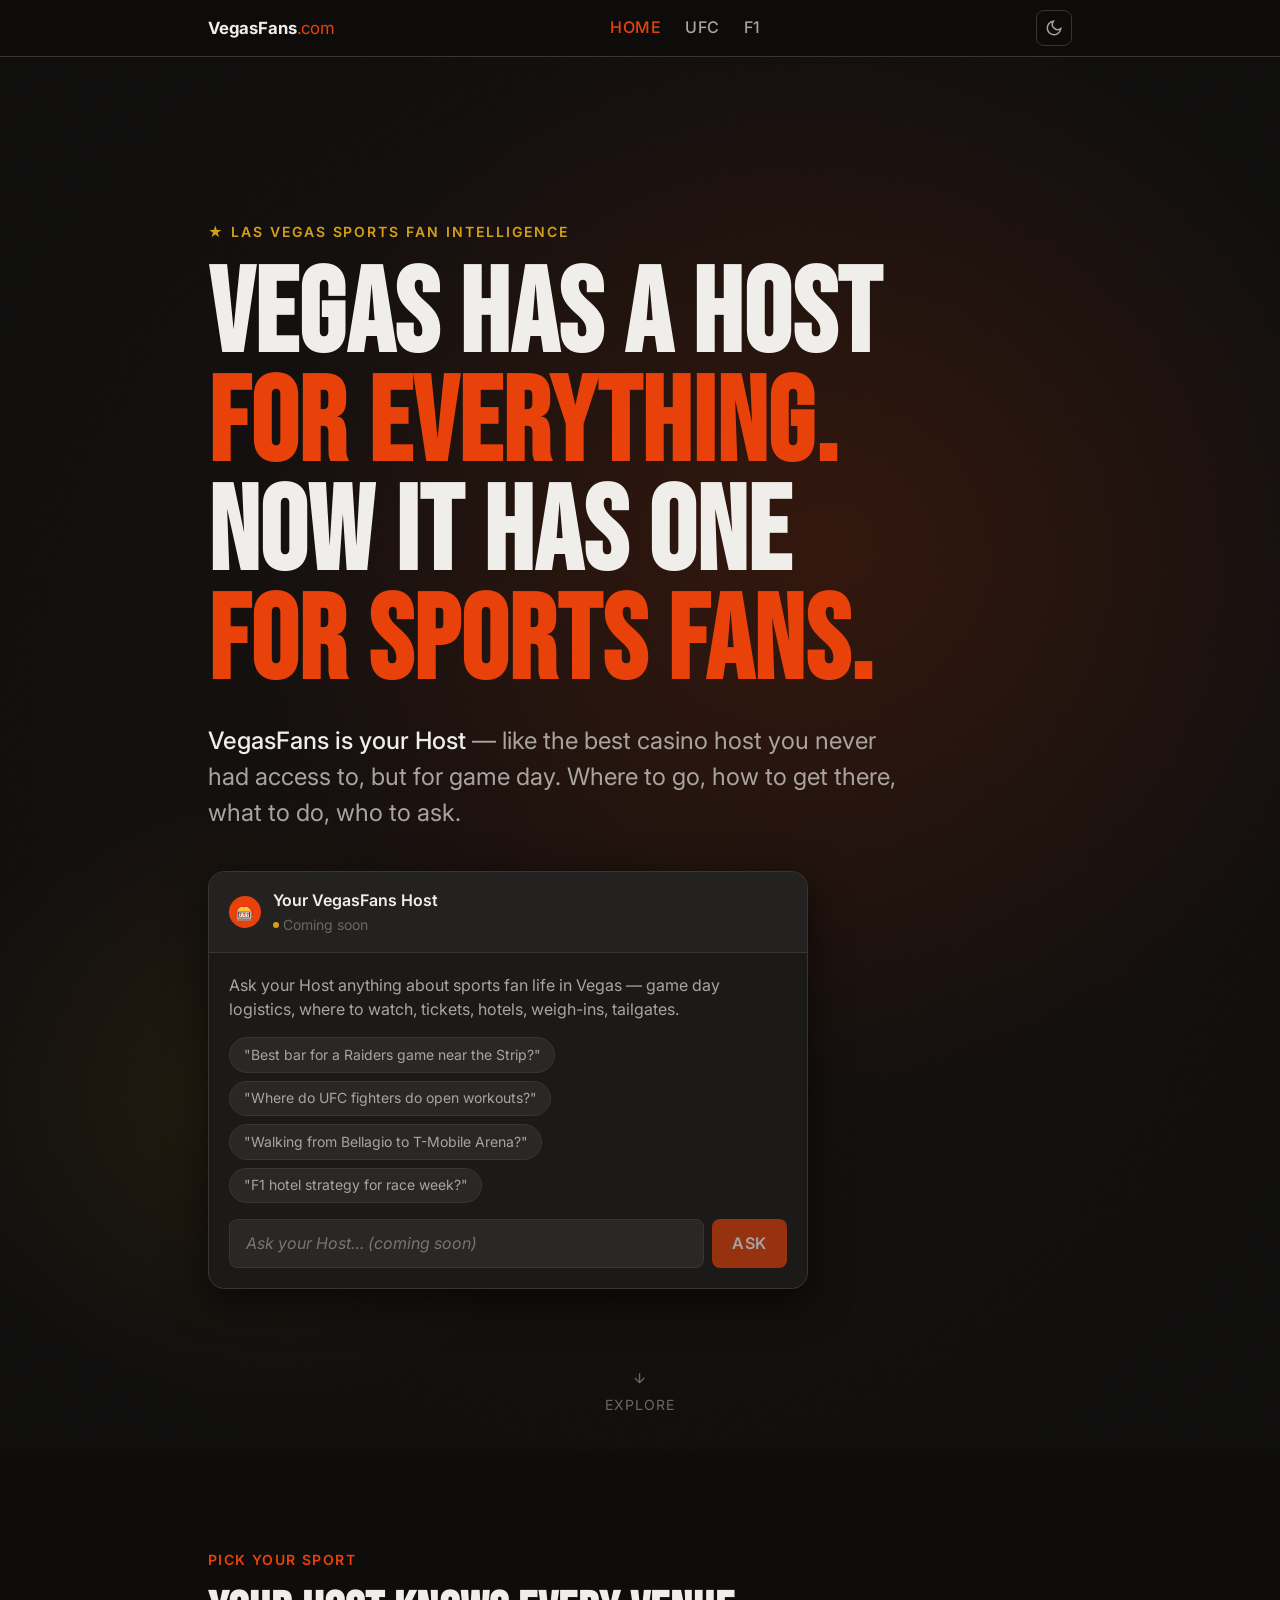
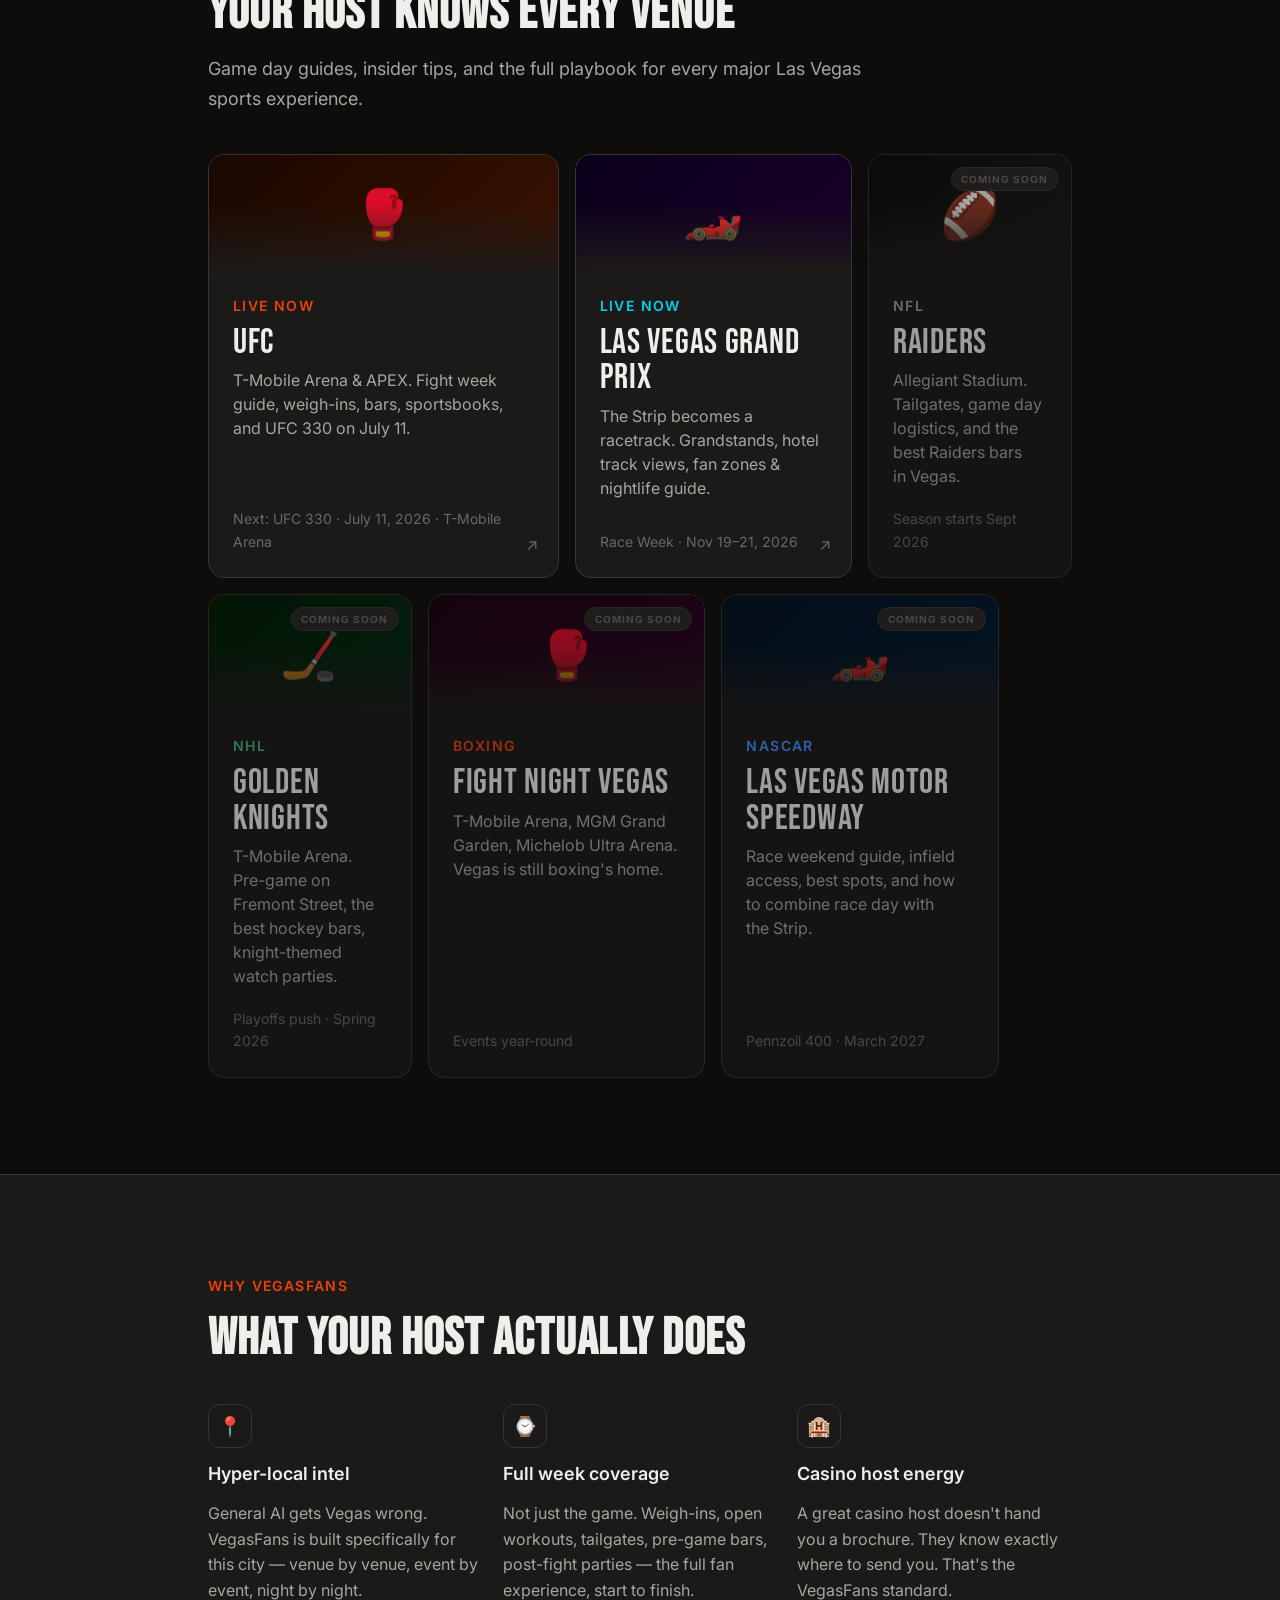
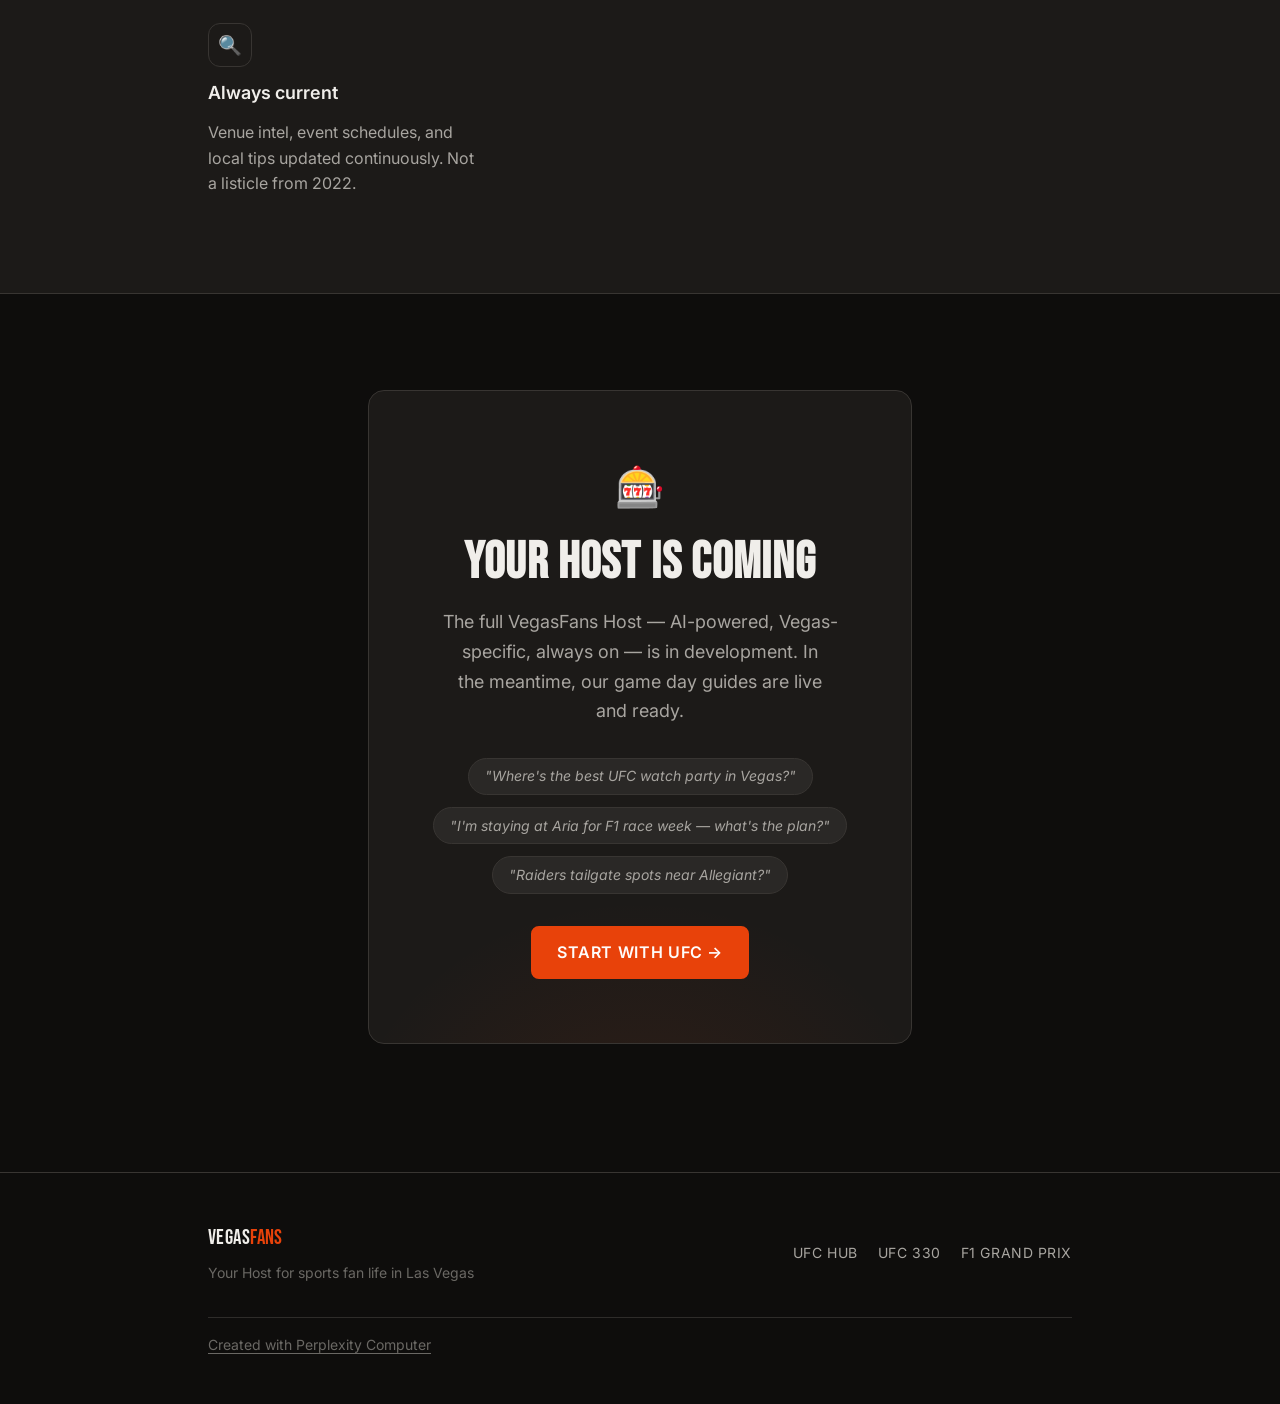
==== commit 03f0d413: "Logo text-only, lift card darkness, unified nav, clean URLs, tighter hero spacing" ====
--- a/index.html
+++ b/index.html
@@ -59,7 +59,7 @@
   .home-hero__content {
     position: relative;
     z-index: 1;
-    padding-block: clamp(var(--space-16), 12vw, var(--space-32));
+    padding-block: clamp(var(--space-8), 5vw, var(--space-16));
   }
 
   .home-hero__kicker {
@@ -445,20 +445,13 @@
 <!-- HEADER -->
 <header class="site-header">
   <div class="container site-header__inner">
-    <a href="index.html" class="site-logo" aria-label="VegasFans home">
-      <svg width="32" height="32" viewBox="0 0 32 32" fill="none" aria-hidden="true">
-        <rect width="32" height="32" rx="6" fill="currentColor" opacity="0.08"/>
-        <polygon points="16,4 26,12 22,26 10,26 6,12" fill="none" stroke="#e8420a" stroke-width="2" stroke-linejoin="round"/>
-        <polygon points="16,8 22,14 19.5,22 12.5,22 10,14" fill="#e8420a" opacity="0.2"/>
-        <line x1="16" y1="4" x2="16" y2="26" stroke="#e8420a" stroke-width="1.5" opacity="0.5"/>
-        <circle cx="16" cy="16" r="3" fill="#e8420a"/>
-      </svg>
-      <span class="site-logo__wordmark">VEGAS<span>FANS</span></span>
+    <a href="/" class="site-logo" aria-label="VegasFans home">
+      <span class="site-logo__wordmark">VegasFans<span class="site-logo__dot">.com</span></span>
     </a>
     <nav class="site-nav" id="main-nav" aria-label="Main navigation">
-      <a href="ufc.html">UFC</a>
-      <a href="#sports">Sports</a>
-      <a href="#host">The Host</a>
+      <a href="/" class="active">Home</a>
+      <a href="/ufc">UFC</a>
+      <a href="/f1">F1</a>
     </nav>
     <div class="header-actions">
       <button class="theme-toggle" data-theme-toggle aria-label="Switch to light mode">
@@ -529,7 +522,7 @@
     <div class="sports-grid">
 
       <!-- UFC — featured -->
-      <a href="ufc.html" class="sport-card sport-card--ufc sport-card--featured" aria-label="UFC in Las Vegas guide">
+      <a href="/ufc" class="sport-card sport-card--ufc sport-card--featured" aria-label="UFC in Las Vegas guide">
         <div class="sport-card__visual">&#x1F94A;</div>
         <div class="sport-card__body">
           <div class="sport-card__label">Live Now</div>
@@ -541,7 +534,7 @@
       </a>
 
       <!-- F1 — active -->
-      <a href="f1.html" class="sport-card sport-card--f1 sport-card--medium" aria-label="F1 Las Vegas Grand Prix guide">
+      <a href="/f1" class="sport-card sport-card--f1 sport-card--medium" aria-label="F1 Las Vegas Grand Prix guide">
         <div class="sport-card__visual">&#x1F3CE;&#xFE0F;</div>
         <div class="sport-card__body">
           <div class="sport-card__label">Live Now</div>
@@ -646,7 +639,7 @@
         <span class="host-cta__example">"I'm staying at Aria for F1 race week — what's the plan?"</span>
         <span class="host-cta__example">"Raiders tailgate spots near Allegiant?"</span>
       </div>
-      <a href="ufc.html" class="btn btn--primary">Start with UFC &rarr;</a>
+      <a href="/ufc" class="btn btn--primary">Start with UFC &rarr;</a>
     </div>
   </div>
 </section>
@@ -659,9 +652,9 @@
       <p class="site-footer__tagline">Your Host for sports fan life in Las Vegas</p>
     </div>
     <nav class="site-footer__links" aria-label="Footer navigation">
-      <a href="ufc.html">UFC Hub</a>
-      <a href="ufc-330.html">UFC 330</a>
-      <a href="f1.html">F1 Grand Prix</a>
+      <a href="/ufc">UFC Hub</a>
+      <a href="/ufc-330">UFC 330</a>
+      <a href="/f1">F1 Grand Prix</a>
     </nav>
     <div class="site-footer__credit">
       <a href="https://www.perplexity.ai/computer" target="_blank" rel="noopener noreferrer">Created with Perplexity Computer</a>
--- a/style.css
+++ b/style.css
@@ -57,14 +57,14 @@
    ============================================================ */
 :root, [data-theme="dark"] {
   --color-bg:              #0e0d0c;
-  --color-surface:         #141312;
-  --color-surface-2:       #1a1918;
-  --color-surface-offset:  #222120;
-  --color-border:          #2e2d2b;
-  --color-divider:         #252422;
+  --color-surface:         #1c1a18;
+  --color-surface-2:       #242220;
+  --color-surface-offset:  #2a2826;
+  --color-border:          #383532;
+  --color-divider:         #2e2c2a;
   --color-text:            #f0eeea;
-  --color-text-muted:      #8a8884;
-  --color-text-faint:      #4a4846;
+  --color-text-muted:      #a8a5a0;
+  --color-text-faint:      #6a6864;
   --color-text-inverse:    #0e0d0c;
 
   /* Primary: fight red-orange — Vegas neon energy */
@@ -245,21 +245,22 @@
 .site-logo {
   display: flex;
   align-items: center;
-  gap: var(--space-2);
   text-decoration: none;
   flex-shrink: 0;
 }
 
 .site-logo__wordmark {
-  font-family: var(--font-display);
-  font-size: 1.6rem;
-  letter-spacing: 0.02em;
+  font-family: var(--font-body);
+  font-size: 1.05rem;
+  font-weight: 700;
+  letter-spacing: -0.01em;
   color: var(--color-text);
   line-height: 1;
 }
 
-.site-logo__wordmark span {
+.site-logo__dot {
   color: var(--color-primary);
+  font-weight: 400;
 }
 
 .site-nav {
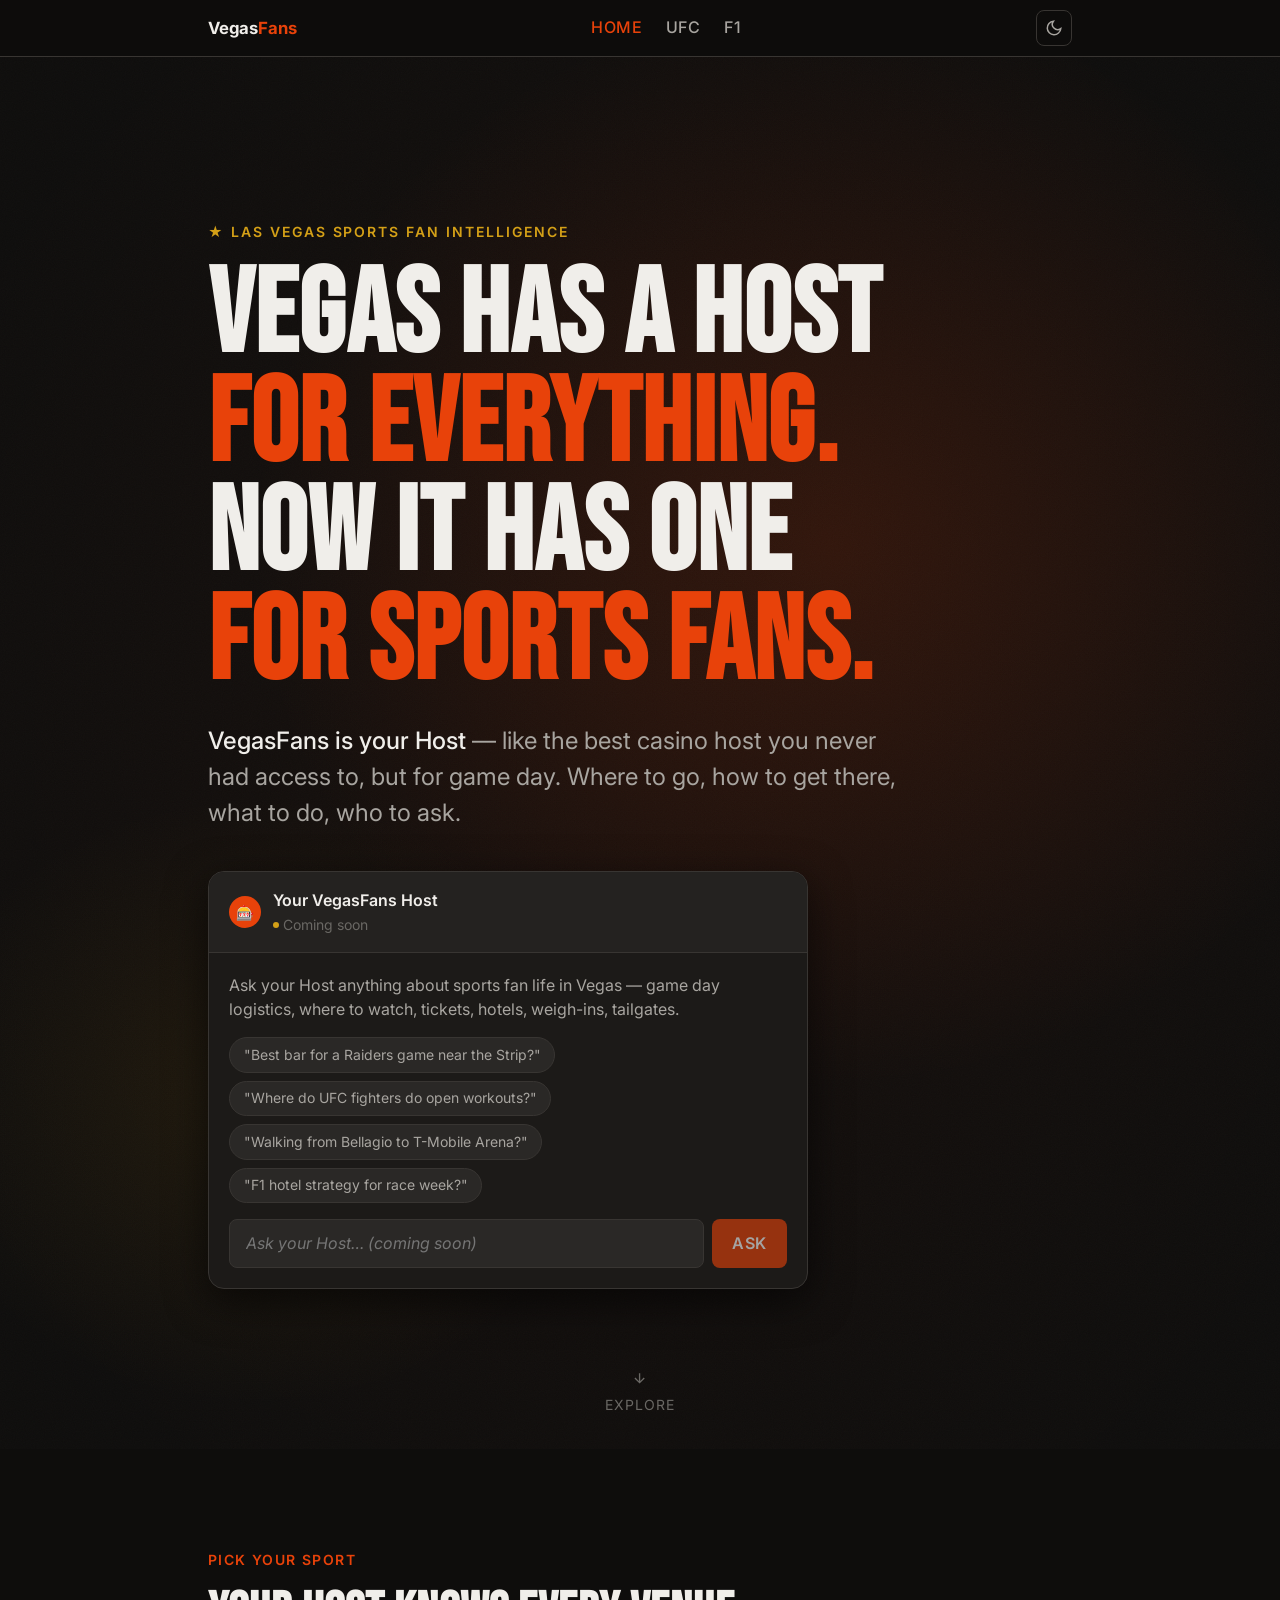
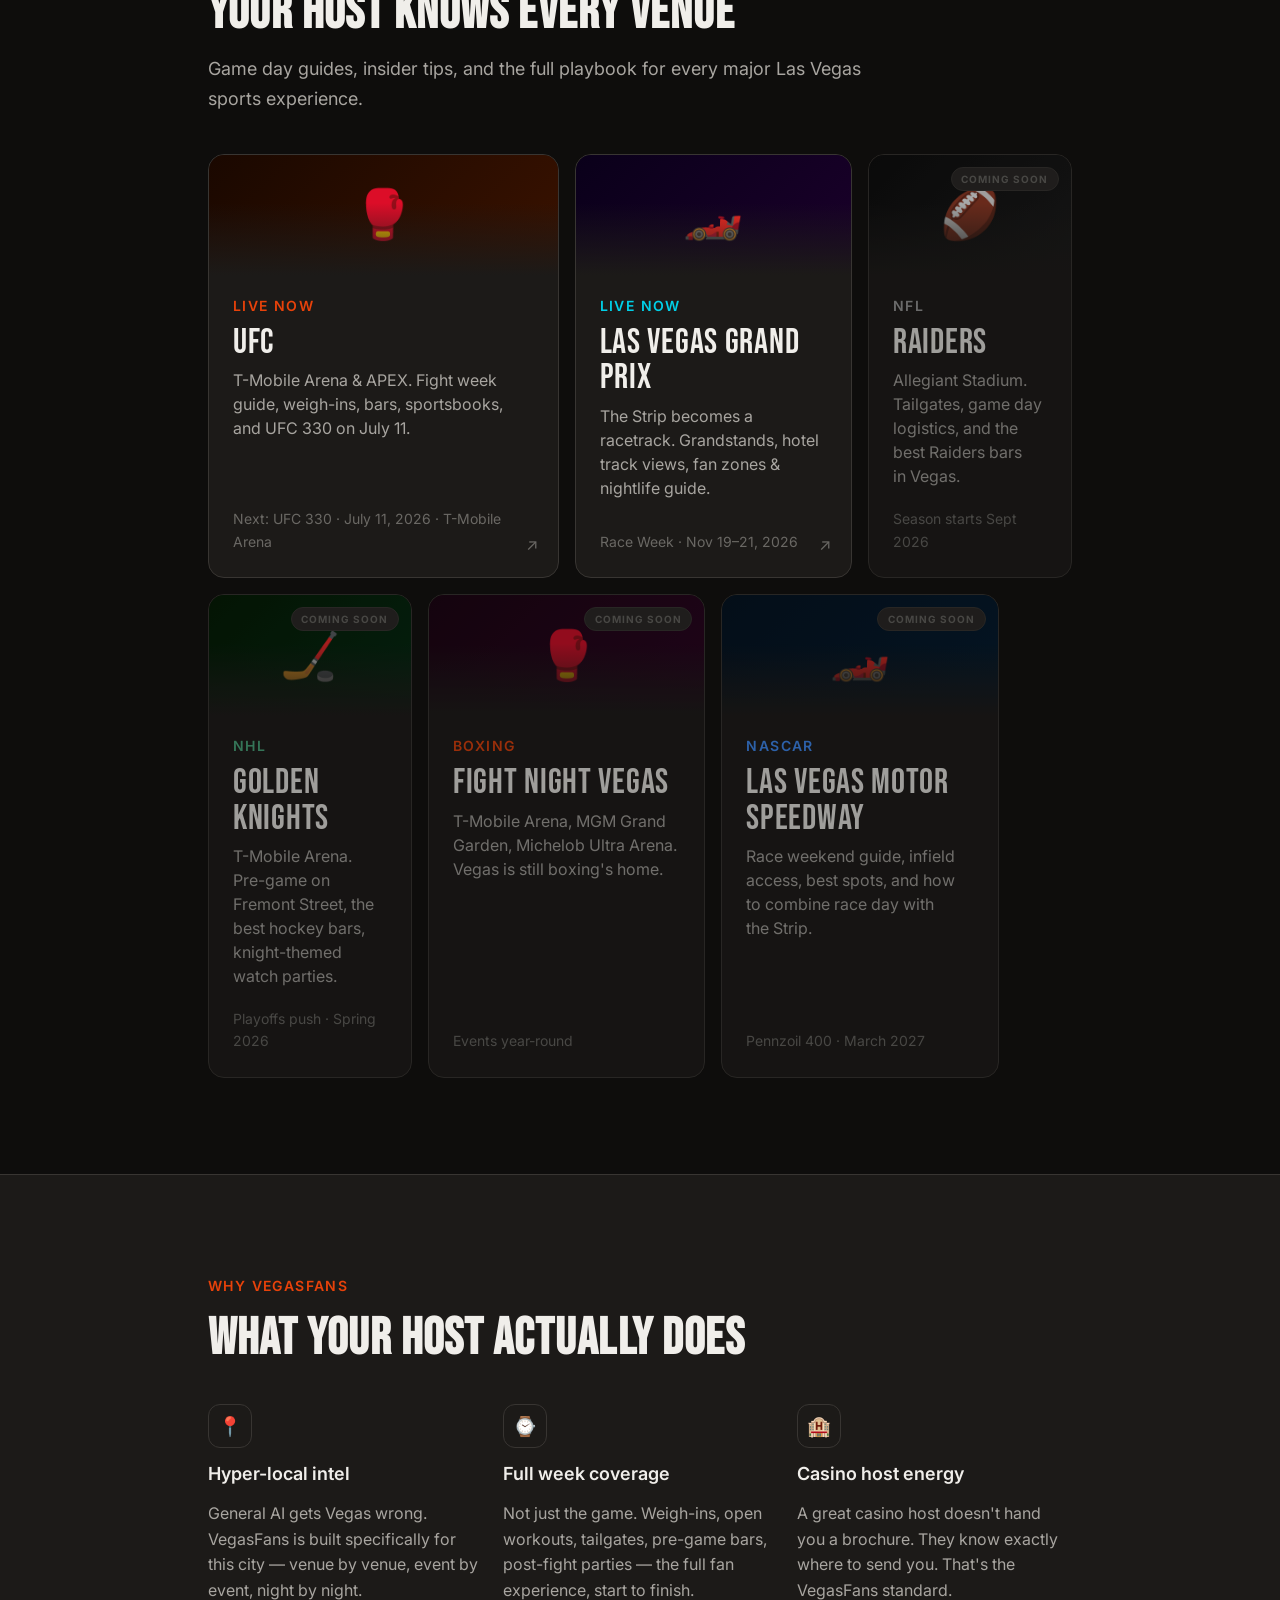
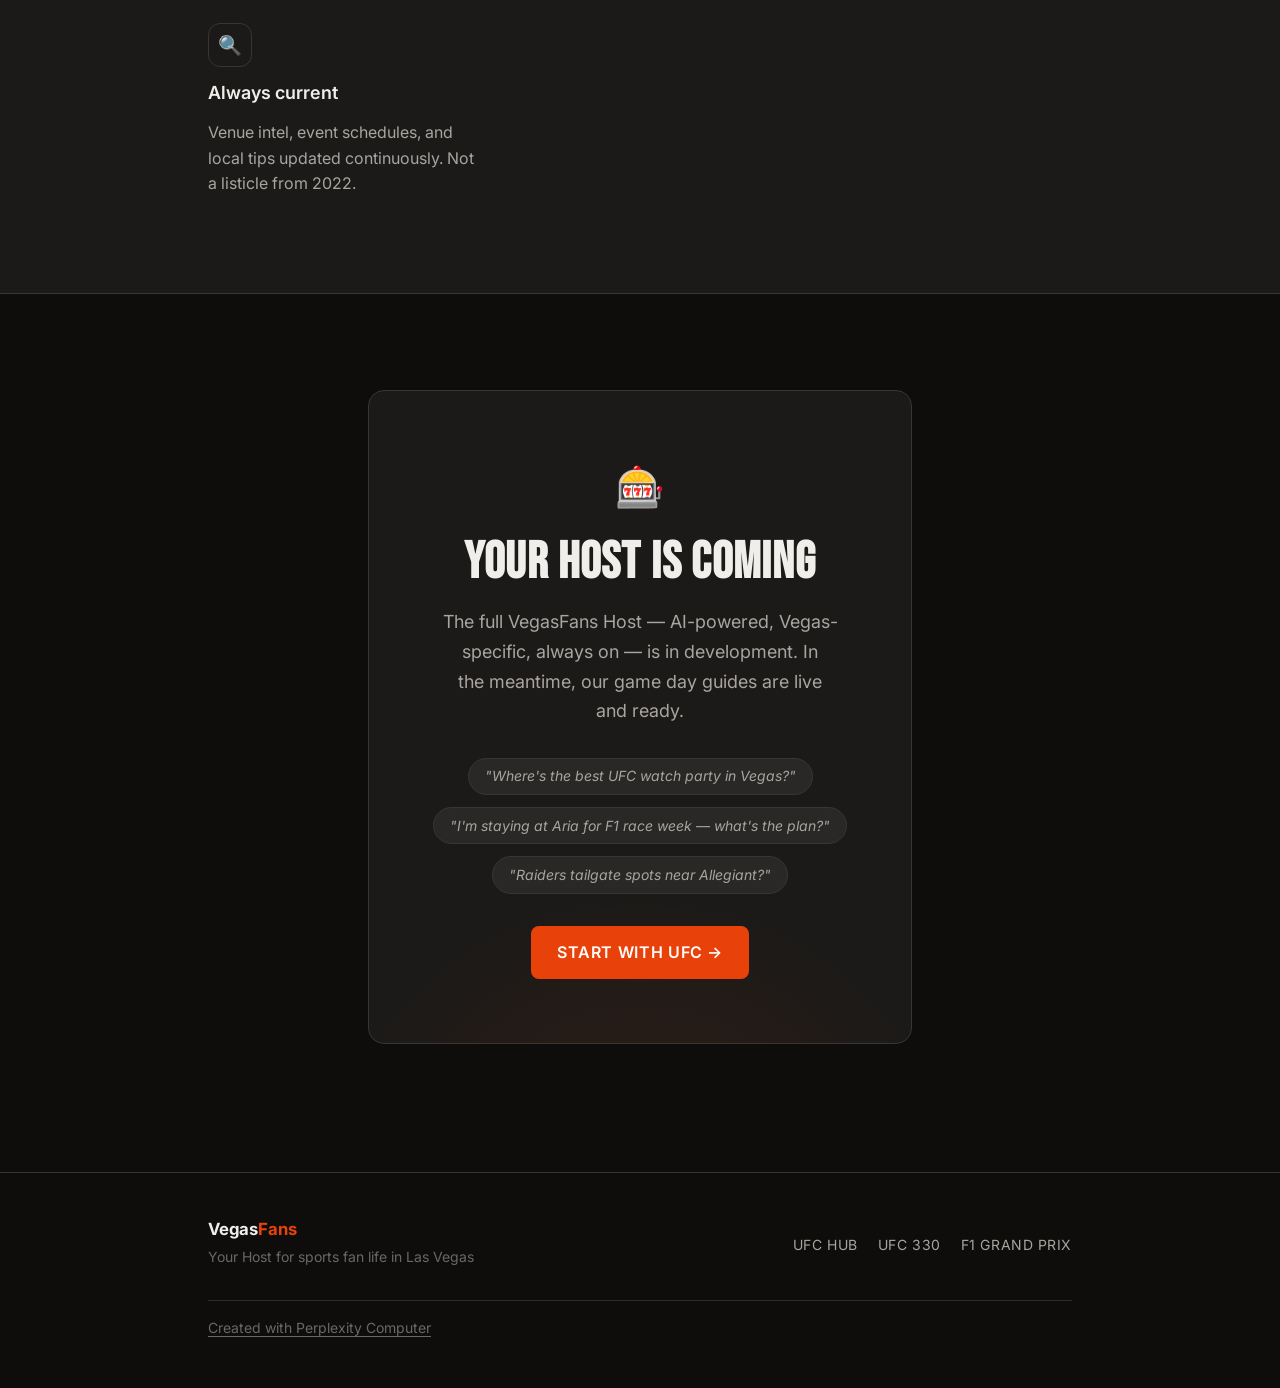
==== commit 8753232d: "fix: unified logo across all pages and modes - Nav: VegasFans with Fans in red, dropped .com suffix " ====
--- a/index.html
+++ b/index.html
@@ -446,7 +446,7 @@
 <header class="site-header">
   <div class="container site-header__inner">
     <a href="/" class="site-logo" aria-label="VegasFans home">
-      <span class="site-logo__wordmark">VegasFans<span class="site-logo__dot">.com</span></span>
+      <span class="site-logo__wordmark">Vegas<span class="site-logo__accent">Fans</span></span>
     </a>
     <nav class="site-nav" id="main-nav" aria-label="Main navigation">
       <a href="/" class="active">Home</a>
@@ -648,7 +648,7 @@
 <footer class="site-footer">
   <div class="container site-footer__inner">
     <div class="site-footer__left">
-      <div class="site-footer__wordmark">VEGAS<span>FANS</span></div>
+      <div class="site-footer__wordmark">Vegas<span>Fans</span></div>
       <p class="site-footer__tagline">Your Host for sports fan life in Las Vegas</p>
     </div>
     <nav class="site-footer__links" aria-label="Footer navigation">
--- a/style.css
+++ b/style.css
@@ -258,9 +258,8 @@
   line-height: 1;
 }
 
-.site-logo__dot {
+.site-logo__accent {
   color: var(--color-primary);
-  font-weight: 400;
 }
 
 .site-nav {
@@ -986,10 +985,12 @@
 }
 
 .site-footer__wordmark {
-  font-family: var(--font-display);
-  font-size: 1.3rem;
-  letter-spacing: 0.02em;
-  color: var(--color-text);
+  font-family: var(--font-body);
+  font-size: 1.05rem;
+  font-weight: 700;
+  letter-spacing: -0.01em;
+  color: var(--color-text);
+  line-height: 1;
 }
 
 .site-footer__wordmark span {
@@ -1210,6 +1211,52 @@
 .ticket-link:hover {
   background: var(--color-primary);
   color: #fff;
+}
+
+/* ============================================================
+   LIGHT MODE OVERRIDES — Fix visual artifacts in light theme
+   ============================================================ */
+
+/* Sport card visual section — the ::after fade is too harsh in light mode
+   because --color-surface is near-white (#faf9f7), making the gradient
+   a solid opaque white band. In light mode, remove the fade entirely. */
+[data-theme="light"] .sport-card__visual::after {
+  display: none;
+}
+
+/* The sport card visual backgrounds are hardcoded dark gradients.
+   In light mode, override them to be subtle tinted backgrounds. */
+[data-theme="light"] .sport-card--ufc    .sport-card__visual { background: linear-gradient(135deg, #ffe8e0 0%, #ffd0c0 100%); }
+[data-theme="light"] .sport-card--raiders .sport-card__visual { background: linear-gradient(135deg, #e8e8e8 0%, #d8d8d8 100%); }
+[data-theme="light"] .sport-card--knights .sport-card__visual { background: linear-gradient(135deg, #d0f0d8 0%, #b8e8cc 100%); }
+[data-theme="light"] .sport-card--f1     .sport-card__visual { background: linear-gradient(135deg, #d0f0f8 0%, #b8e8f4 100%); }
+[data-theme="light"] .sport-card--boxing  .sport-card__visual { background: linear-gradient(135deg, #f8d0e8 0%, #f0b8d8 100%); }
+[data-theme="light"] .sport-card--nascar  .sport-card__visual { background: linear-gradient(135deg, #d0e4f8 0%, #b8d4f4 100%); }
+
+/* Home hero background — radial gradients in light mode are too vivid.
+   Reduce intensity significantly so they read as subtle colour tints. */
+[data-theme="light"] .home-hero__bg {
+  background:
+    radial-gradient(ellipse 70% 60% at 65% 35%, color-mix(in srgb, var(--color-primary) 5%, transparent) 0%, transparent 65%),
+    radial-gradient(ellipse 50% 40% at 20% 75%, color-mix(in srgb, var(--color-gold) 3%, transparent) 0%, transparent 55%),
+    radial-gradient(ellipse 80% 80% at 50% 50%, color-mix(in srgb, var(--color-primary) 2%, transparent) 0%, transparent 80%);
+}
+
+/* Generic .hero__bg radial — also too vivid in light mode */
+[data-theme="light"] .hero__bg {
+  background:
+    radial-gradient(ellipse 80% 60% at 60% 40%, color-mix(in srgb, var(--color-primary) 5%, transparent) 0%, transparent 70%),
+    radial-gradient(ellipse 60% 40% at 10% 80%, color-mix(in srgb, var(--color-gold) 3%, transparent) 0%, transparent 60%);
+}
+
+/* page-hero::before radial — dial back in light mode */
+[data-theme="light"] .page-hero::before {
+  background: radial-gradient(ellipse 70% 80% at 80% 50%, color-mix(in srgb, var(--color-primary) 4%, transparent), transparent 70%);
+}
+
+/* host-cta::before radial */
+[data-theme="light"] .host-cta::before {
+  background: radial-gradient(ellipse 80% 60% at 50% 120%, color-mix(in srgb, var(--color-primary) 4%, transparent), transparent 70%);
 }
 
 /* ============================================================
